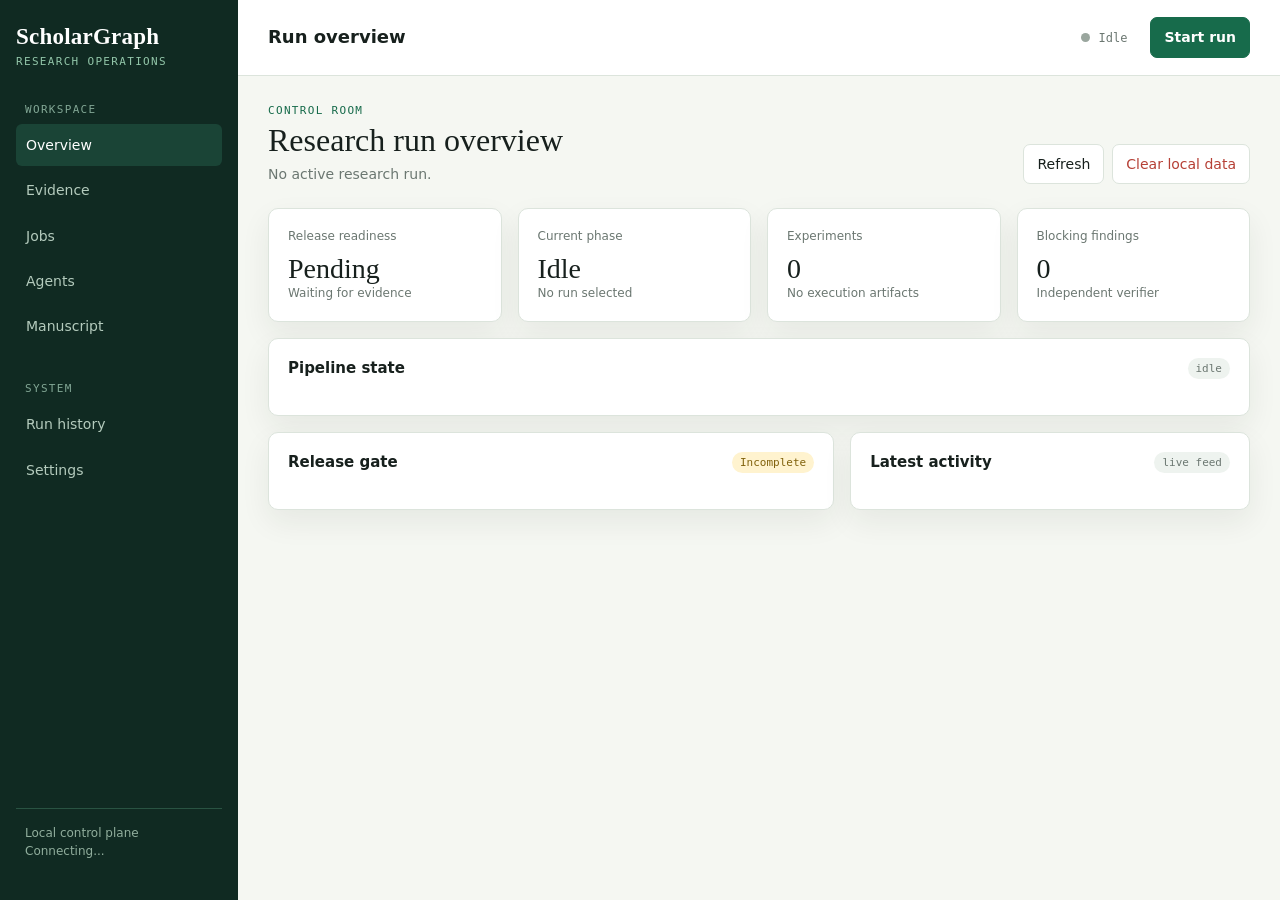
==== web/static/admin.html @ 92df01a2 "V3" ====
<!doctype html>
<html lang="en">
<head>
<meta charset="utf-8">
<meta name="viewport" content="width=device-width, initial-scale=1">
<title>ScholarGraph / Operations</title>
<style>
:root{--ink:#17201d;--muted:#6b7771;--paper:#f5f7f2;--panel:#fff;--line:#dce4dc;--green:#176b4b;--mint:#dff1e7;--yellow:#f4c95d;--red:#b64036;--blue:#2d6b84;--shadow:0 12px 30px rgba(25,44,34,.07)}
*{box-sizing:border-box}body{margin:0;background:var(--paper);color:var(--ink);font:14px/1.45 ui-sans-serif,system-ui,-apple-system,"Segoe UI",sans-serif}button,input,select{font:inherit}button{border:1px solid var(--line);background:var(--panel);color:var(--ink);border-radius:7px;padding:9px 13px;cursor:pointer}button:hover{border-color:var(--green)}button.primary{background:var(--green);border-color:var(--green);color:#fff;font-weight:700}button.danger{color:var(--red)}button:disabled{opacity:.45;cursor:not-allowed}.shell{display:grid;grid-template-columns:238px minmax(0,1fr);min-height:100vh}.rail{background:#102a22;color:#d9e8df;padding:24px 16px;display:flex;flex-direction:column}.mark{font:700 23px Georgia,serif;color:#fff;letter-spacing:.01em}.mark span{display:block;color:#92c6a9;font:11px ui-monospace,monospace;letter-spacing:.12em;text-transform:uppercase;margin-top:5px}.rail-label{margin:35px 9px 8px;color:#82a795;font:11px ui-monospace,monospace;text-transform:uppercase;letter-spacing:.12em}.nav{display:flex;flex-direction:column;gap:3px}.nav button{background:transparent;border:0;color:#b4cbbd;text-align:left;border-radius:6px;padding:11px 10px}.nav button.active,.nav button:hover{background:#1a4436;color:#fff}.rail-foot{margin-top:auto;border-top:1px solid #295342;padding:16px 9px;color:#91ae9d;font-size:12px}.main{min-width:0}.topbar{height:76px;background:var(--panel);border-bottom:1px solid var(--line);display:flex;align-items:center;gap:14px;padding:0 30px}.topbar h1{font-size:18px;margin:0}.run-state{margin-left:auto;display:flex;align-items:center;gap:9px;color:var(--muted);font:12px ui-monospace,monospace}.pulse{width:9px;height:9px;background:#9aa69e;border-radius:50%}.pulse.live{background:var(--yellow);box-shadow:0 0 0 5px #fff5cf}.pulse.bad{background:var(--red)}.content{padding:28px 30px 44px;max-width:1500px}.view{display:none}.view.active{display:block}.eyebrow{color:var(--green);font:11px ui-monospace,monospace;letter-spacing:.12em;text-transform:uppercase}.title-row{display:flex;align-items:end;justify-content:space-between;gap:20px;margin-bottom:24px}.title-row h2{font:32px Georgia,serif;margin:5px 0 0}.sub{color:var(--muted);margin:5px 0 0}.actions{display:flex;gap:8px;flex-wrap:wrap}.grid{display:grid;grid-template-columns:repeat(12,1fr);gap:16px}.card{background:var(--panel);border:1px solid var(--line);border-radius:10px;box-shadow:var(--shadow);padding:19px}.span-3{grid-column:span 3}.span-4{grid-column:span 4}.span-5{grid-column:span 5}.span-6{grid-column:span 6}.span-7{grid-column:span 7}.span-8{grid-column:span 8}.span-12{grid-column:span 12}.metric-label{color:var(--muted);font-size:12px}.metric-value{font:28px Georgia,serif;margin-top:7px}.metric-value.good{color:var(--green)}.metric-value.warn{color:#9c7512}.metric-value.bad{color:var(--red)}.card-head{display:flex;justify-content:space-between;align-items:center;margin-bottom:16px}.card-head h3{font-size:15px;margin:0}.tag{display:inline-flex;align-items:center;border-radius:99px;padding:4px 8px;font:11px ui-monospace,monospace;background:#eef3ef;color:var(--muted)}.tag.good{background:var(--mint);color:var(--green)}.tag.bad{background:#fae5e2;color:var(--red)}.tag.warn{background:#fff3cf;color:#80610b}.phase-list{display:grid;grid-template-columns:repeat(5,1fr);gap:7px}.phase{border-top:3px solid var(--line);padding:10px 4px;color:var(--muted);font-size:12px}.phase.active{border-color:var(--green);color:var(--ink);font-weight:700}.phase.done{border-color:#83bca0;color:var(--green)}.row{display:flex;align-items:center;justify-content:space-between;gap:12px;border-top:1px solid var(--line);padding:12px 0}.row:first-child{border-top:0;padding-top:0}.row:last-child{padding-bottom:0}.row strong{display:block;font-size:13px}.row small{display:block;color:var(--muted);margin-top:3px}.bar{height:7px;background:#e8eee9;border-radius:6px;overflow:hidden;margin-top:8px}.bar i{display:block;height:100%;background:var(--green)}.empty{color:var(--muted);padding:12px 0}.mono{font:12px/1.6 ui-monospace,SFMono-Regular,Consolas,monospace}.scroll{max-height:330px;overflow:auto}.finding{border-left:3px solid var(--red);background:#fff5f3;padding:11px 12px;margin:8px 0}.finding strong{color:var(--red)}.finding.ok{border-color:var(--green);background:#f1faf4}.finding.ok strong{color:var(--green)}.lineage{display:flex;align-items:center;gap:7px;flex-wrap:wrap}.lineage b{background:#eef4ef;border:1px solid var(--line);padding:8px 10px;border-radius:6px;font-size:12px}.lineage span{color:var(--muted)}table{width:100%;border-collapse:collapse;font-size:12px}th,td{text-align:left;border-bottom:1px solid var(--line);padding:10px 6px;vertical-align:top}th{color:var(--muted);font-weight:500}.form-grid{display:grid;grid-template-columns:repeat(2,1fr);gap:14px}label{display:block;color:var(--muted);font-size:12px;margin-bottom:5px}input,select{width:100%;background:#fbfcfa;border:1px solid var(--line);border-radius:6px;padding:9px;color:var(--ink)}.note{color:var(--muted);font-size:12px}.agent{border-top:1px solid var(--line);padding:14px 0}.agent:first-child{border-top:0;padding-top:0}.cap-list{display:flex;gap:5px;flex-wrap:wrap;margin-top:8px}.cap{background:#eef5f0;color:var(--green);padding:4px 7px;border-radius:4px;font:11px ui-monospace,monospace}.cap.blocked{background:#faeeee;color:var(--red)}.event{border-bottom:1px solid var(--line);padding:9px 0}.event:last-child{border:0}.event time{color:var(--muted);margin-right:8px}.paper{background:#fffdf8;border:1px solid #e8e1d2;padding:28px;min-height:350px;font:16px/1.75 Georgia,serif}.paper h3{font-size:20px;margin:20px 0 8px}.paper h3:first-child{margin-top:0}@media(max-width:1100px){.shell{grid-template-columns:190px 1fr}.span-3,.span-4,.span-5,.span-6,.span-7,.span-8{grid-column:span 6}}@media(max-width:760px){.shell{display:block}.rail{padding:15px;position:sticky;top:0;z-index:2}.rail-foot,.rail-label{display:none}.nav{flex-direction:row;overflow:auto}.nav button{white-space:nowrap}.topbar{padding:0 16px;height:65px}.topbar h1{font-size:15px}.content{padding:20px 15px}.title-row{display:block}.actions{margin-top:15px}.grid{display:block}.card{margin-bottom:14px}.phase-list{grid-template-columns:repeat(2,1fr)}.form-grid{display:block}.form-grid>div{margin-bottom:12px}}
</style>
</head>
<body>
<div class="shell">
<aside class="rail"><div class="mark">ScholarGraph<span>research operations</span></div><div class="rail-label">Workspace</div><nav class="nav"><button class="active" data-view="overview">Overview</button><button data-view="evidence">Evidence</button><button data-view="jobs">Jobs</button><button data-view="agents">Agents</button><button data-view="paper">Manuscript</button></nav><div class="rail-label">System</div><nav class="nav"><button data-view="runs">Run history</button><button data-view="settings">Settings</button></nav><div class="rail-foot">Local control plane<br><span id="dbPath">Connecting...</span></div></aside>
<main class="main"><header class="topbar"><h1 id="viewTitle">Run overview</h1><div class="run-state"><i id="pulse" class="pulse"></i><span id="runStatus">Idle</span><span id="runId"></span></div><button class="primary" id="startButton">Start run</button></header>
<div class="content">
<section id="overview" class="view active"><div class="title-row"><div><div class="eyebrow">Control room</div><h2>Research run overview</h2><p class="sub" id="topicLine">No active research run.</p></div><div class="actions"><button id="refreshButton">Refresh</button><button class="danger" id="clearButton">Clear local data</button></div></div><div class="grid"><article class="card span-3"><div class="metric-label">Release readiness</div><div id="readiness" class="metric-value">Pending</div><div class="note" id="readinessNote">Waiting for evidence</div></article><article class="card span-3"><div class="metric-label">Current phase</div><div id="phaseMetric" class="metric-value">Idle</div><div class="note" id="phaseNote">No run selected</div></article><article class="card span-3"><div class="metric-label">Experiments</div><div id="experimentMetric" class="metric-value">0</div><div class="note" id="experimentNote">No execution artifacts</div></article><article class="card span-3"><div class="metric-label">Blocking findings</div><div id="findingMetric" class="metric-value">0</div><div class="note">Independent verifier</div></article><article class="card span-12"><div class="card-head"><h3>Pipeline state</h3><span id="phaseTag" class="tag">idle</span></div><div id="phaseList" class="phase-list"></div></article><article class="card span-7"><div class="card-head"><h3>Release gate</h3><span id="gateTag" class="tag warn">Incomplete</span></div><div id="gateRows"></div></article><article class="card span-5"><div class="card-head"><h3>Latest activity</h3><span class="tag">live feed</span></div><div id="activity" class="scroll"></div></article></div></section>
<section id="evidence" class="view"><div class="title-row"><div><div class="eyebrow">Provenance</div><h2>Evidence and lineage</h2><p class="sub">Every conclusion should point back to immutable inputs.</p></div></div><div class="grid"><article class="card span-8"><div class="card-head"><h3>Claim lineage</h3><span class="tag">run scoped</span></div><div class="lineage"><b>Hypothesis</b><span>-></span><b>Dataset</b><span>-></span><b>Code</b><span>-></span><b>Execution</b><span>-></span><b>Analysis</b><span>-></span><b>Verification</b></div><div id="artifactTable" style="margin-top:18px"></div></article><article class="card span-4"><div class="card-head"><h3>Verification findings</h3><span id="findingTag" class="tag">0</span></div><div id="findings"></div></article><article class="card span-12"><div class="card-head"><h3>Evidence trace</h3><span class="tag">durable ledger</span></div><div id="claims"></div></article></div></section>
<section id="jobs" class="view"><div class="title-row"><div><div class="eyebrow">Execution</div><h2>Jobs and experiments</h2><p class="sub">Replayable runs, seeds, metrics, and raw result locations.</p></div></div><div id="jobsGrid" class="grid"></div></section>
<section id="agents" class="view"><div class="title-row"><div><div class="eyebrow">Permissions</div><h2>Agent registry</h2><p class="sub">Inspect what each role can access and mutate.</p></div></div><div id="agentGrid" class="grid"></div></section>
<section id="paper" class="view"><div class="title-row"><div><div class="eyebrow">Output</div><h2>Manuscript workspace</h2><p class="sub">Writing is downstream of evidence, not a substitute for it.</p></div></div><div id="paperContent" class="paper"></div></section>
<section id="runs" class="view"><div class="title-row"><div><div class="eyebrow">History</div><h2>Run history</h2><p class="sub">Durable runs stored in the research ledger.</p></div></div><article class="card"><div id="runTable"></div></article></section>
<section id="settings" class="view"><div class="title-row"><div><div class="eyebrow">Runtime</div><h2>System settings</h2><p class="sub">All runtime fields are editable. Saving updates the live process, local keys store, and project .env.</p></div></div><div id="settingsTabs" class="actions"></div><article class="card"><div id="settingsForm" class="form-grid"></div><div class="actions" style="margin-top:18px"><button class="primary" id="saveSettings">Save settings</button><button id="testProvider">Test provider</button><span id="providerStatus" class="tag">Not tested</span></div><p class="note" id="settingsNote"></p></article></section>
</div></main></div>
<script>
const $=id=>document.getElementById(id);const esc=s=>String(s??'').replace(/[&<>"']/g,c=>({'&':'&amp;','<':'&lt;','>':'&gt;','"':'&quot;',"'":'&#39;'}[c]));const api=async(path,opts)=>{const r=await fetch(path,opts);const data=await r.json().catch(()=>({}));if(!r.ok)throw Error(data.detail||r.statusText);return data};let dashboard={},status={},scratch={},selectedRunId=null;
const phases=['topic_discovery','hypothesis_debate','planning','data_validation','writing_narrative','engineering','independent_validation','writing_results','supervision','meta_evaluation','editing'];
const settingDefs=[
 ['llm_provider','LLM provider','provider','LLM'],['gemini_model','Gemini model','text','LLM'],['gemini_embedding_model','Gemini embedding model','text','LLM'],['openai_model','OpenAI model','text','LLM'],['openai_embedding_model','OpenAI embedding model','text','LLM'],['openai_base_url','OpenAI-compatible base URL','text','LLM'],['llm_model_cheap','Cheap model override','text','LLM'],['llm_model_strong','Strong model override','text','LLM'],['llm_model_judge','Judge model override','text','LLM'],['ensemble_judge_models','Ensemble judge models','text','LLM'],
 ['research_domain','Research domain','text','Research'],['openalex_email','OpenAlex contact email','email','Research'],['supervisor_threshold','Supervisor threshold','number','Research'],['debate_pass_threshold','Debate pass threshold','number','Research'],['debate_min_rounds','Debate minimum rounds','number','Research'],['debate_max_rounds','Debate maximum rounds','number','Research'],['novelty_similarity_reject','Novelty rejection threshold','number','Research'],['experiment_seeds','Experiment seeds','number','Research'],['experiment_branch_count','Experiment branch count','number','Research'],['max_iterations','Maximum iterations','number','Research'],
 ['debug_mode','Debug mode','checkbox','Runtime'],['log_level','Log level','text','Runtime'],['memory_size','Memory size','number','Runtime'],['sandbox_timeout_sec','Sandbox timeout (seconds)','number','Runtime'],['sandbox_max_output_bytes','Sandbox max output bytes','number','Runtime'],['web_host','Web host','text','Runtime'],['web_port','Web port','number','Runtime'],
 ['vector_db_path','Vector database path','text','Storage'],['cross_run_memory_path','Cross-run memory path','text','Storage'],['run_log_path','Run scratchpad path','text','Storage'],['run_events_path','Run events path','text','Storage'],['elo_ratings_path','Elo ratings path','text','Storage'],['checkpoint_path','Checkpoint path','text','Storage'],['research_db_path','Research ledger path','text','Storage'],['output_dir','Output directory','text','Storage'],['draft_versions_dir','Draft versions directory','text','Storage'],['debate_log_path','Debate log path','text','Storage'],['feedback_log_path','Feedback log path','text','Storage'],['raw_results_dir','Raw results directory','text','Storage'],['companion_repo_dir','Companion repo directory','text','Storage'],['keys_store_path','Keys store path','text','Storage'],
 ['GOOGLE_API_KEY','Google API key','password','Credentials'],['OPENAI_API_KEY','OpenAI API key','password','Credentials'],['SEMANTIC_SCHOLAR_API_KEY','Semantic Scholar API key','password','Credentials'],['SCITE_API_KEY','SCITE API key','password','Credentials']
];
let activeSettingsGroup='LLM';
function renderSettingsForm(values={},keys={}){const groups=[...new Set(settingDefs.map(x=>x[3]))];$('settingsTabs').innerHTML=groups.map(g=>`<button class="${g===activeSettingsGroup?'primary':''}" data-settings-group="${g}">${g}</button>`).join('');document.querySelectorAll('[data-settings-group]').forEach(b=>b.onclick=()=>{activeSettingsGroup=b.dataset.settingsGroup;renderSettingsForm(values,keys)});$('settingsForm').innerHTML=settingDefs.map(([id,label,type,group])=>{const raw=id===id.toUpperCase()?keys[id]:values[id];const value=raw==null?'':raw;return `<div data-settings-field="${group}" style="display:${group===activeSettingsGroup?'block':'none'}"><label for="setting_${id}">${label}</label>${type==='provider'?`<select id="setting_${id}"><option value="gemini">Gemini</option><option value="openai">OpenAI</option><option value="openai_compatible">OpenAI-compatible</option></select>`:type==='checkbox'?`<input id="setting_${id}" type="checkbox" ${value?'checked':''}>`:`<input id="setting_${id}" type="${type}" value="${esc(value)}" autocomplete="off">`}</div>`}).join('');settingDefs.forEach(([id,,,])=>{const el=$(`setting_${id}`);if(el&&id==='llm_provider')el.value=values[id]||'gemini'})}
function settingValue(id){const el=$(`setting_${id}`);return el?.type==='checkbox'?el.checked:el?.value||''}
async function loadSettings(){const[c,k]=await Promise.all([api('/api/config'),api('/api/keys')]);renderSettingsForm(c,k.keys||{});window.settingsValues=c;window.settingsKeys=k.keys||{}}
function showView(name){document.querySelectorAll('.view').forEach(x=>x.classList.toggle('active',x.id===name));document.querySelectorAll('.nav button').forEach(x=>x.classList.toggle('active',x.dataset.view===name));$('viewTitle').textContent={overview:'Run overview',evidence:'Evidence and lineage',jobs:'Jobs and experiments',agents:'Agent registry',paper:'Manuscript workspace',runs:'Run history',settings:'System settings'}[name]||name}
document.querySelectorAll('.nav button').forEach(b=>b.onclick=()=>showView(b.dataset.view));
function renderOverview(){const w=dashboard.workspace||{}, findings=w.verification_findings||[];const blocking=findings.filter(x=>x.blocking);const ready=!blocking.length&&w.reproducibility?.passed&&Object.keys(w.engineer_outputs||{}).length>0;$('readiness').textContent=ready?'Ready':'Blocked';$('readiness').className='metric-value '+(ready?'good':'bad');$('readinessNote').textContent=ready?'Evidence gate passed':'Verification or reproducibility incomplete';$('phaseMetric').textContent=(dashboard.phase||'idle').replaceAll('_',' ');$('phaseNote').textContent=dashboard.status||'idle';$('experimentMetric').textContent=Object.keys(w.execution_artifacts||{}).length||Object.keys(w.engineer_outputs||{}).length;$('experimentNote').textContent=Object.keys(w.execution_artifacts||{}).length?'Independent artifacts recorded':'Awaiting execution';$('findingMetric').textContent=blocking.length;$('findingMetric').className='metric-value '+(blocking.length?'bad':'good');$('topicLine').textContent=w.plan?.title||w.paper?.topic?.title||'No active research run';$('runStatus').textContent=status.running?'Running':status.error?'Error':dashboard.status||'Idle';$('runId').textContent=dashboard.run_id?'#'+dashboard.run_id:'';$('pulse').className='pulse '+(status.running?'live':status.error?'bad':'');$('phaseTag').textContent=(dashboard.phase||'idle').replaceAll('_',' ');const at=phases.indexOf(dashboard.phase);$('phaseList').innerHTML=phases.map((p,i)=>`<div class="phase ${p===dashboard.phase?'active':i<at?'done':''}">${p.replaceAll('_',' ')}</div>`).join('');const checks=[['Plan exists',!!w.plan],['Data validated',w.data_validation?.passed!==false],['Execution artifacts',Object.keys(w.execution_artifacts||{}).length>0],['Independent analysis',Object.keys(w.analysis_reports||{}).length>0],['No blocking findings',!blocking.length],['Reproducibility dossier',!!w.reproducibility?.passed]];$('gateRows').innerHTML=checks.map(([label,ok])=>`<div class="row"><div><strong>${esc(label)}</strong><small>${ok?'Requirement satisfied':'Evidence still required'}</small></div><span class="tag ${ok?'good':'bad'}">${ok?'PASS':'BLOCKED'}</span></div>`).join('');$('gateTag').textContent=ready?'Ready for editing':'Incomplete';$('gateTag').className='tag '+(ready?'good':'warn');const ev=(dashboard.events_tail||[]).slice().reverse();$('activity').innerHTML=ev.length?ev.map(e=>`<div class="event"><time>${esc((e.ts||'').slice(11,19))}</time><strong>${esc(e.agent||'system')}</strong><br><span class="mono">${esc(e.type)} ${JSON.stringify(e.data||{}).slice(0,180)}</span></div>`).join(''):'<div class="empty">No activity yet.</div>'}
function renderEvidence(){const w=dashboard.workspace||{},a=w.data_artifacts||{},e=w.execution_artifacts||{};$('findingTag').textContent=(w.verification_findings||[]).length;$('findings').innerHTML=(w.verification_findings||[]).map(f=>`<div class="finding ${f.blocking?'':'ok'}"><strong>${esc(f.check||'finding')}</strong><br>${esc(f.message)}</div>`).join('')||'<div class="finding ok"><strong>No findings</strong><br>Independent verifier has no blockers.</div>';$('artifactTable').innerHTML=`<table><thead><tr><th>Artifact</th><th>Status</th><th>Hash</th><th>Location</th></tr></thead><tbody>${Object.entries(a).map(([n,x])=>`<tr><td>Dataset<br><strong>${esc(n)}</strong></td><td>${esc(x.validation?.passed?'validated':'needs review')}</td><td class="mono">${esc(x.content_hash||'')}</td><td class="mono">${esc(x.location||'')}</td></tr>`).join('')}${Object.entries(e).map(([n,x])=>`<tr><td>Execution<br><strong>${esc(n)}</strong></td><td>${esc(x.status)}</td><td class="mono">${esc(x.content_hash||'')}</td><td class="mono">${esc(x.raw_results_path||'')}</td></tr>`).join('')}</tbody></table>`||'<div class="empty">No artifacts recorded.</div>';$('claims').innerHTML=(dashboard.evidence_trace||[]).map(c=>`<div class="row"><div><strong>${esc(c.claim)}</strong><small>${esc(c.section)} · ${esc(c.type)}</small></div><span class="tag ${c.status==='verified'?'good':'bad'}">${esc(c.status)}</span></div>`).join('')||'<div class="empty">No claim records yet.</div>'}
function renderJobs(){const e=(dashboard.workspace||{}).execution_artifacts||{},r=(dashboard.workspace||{}).analysis_reports||{};$('jobsGrid').innerHTML=Object.entries(e).map(([n,x])=>{const metrics=x.seed_results?.aggregate_metrics||{};return `<article class="card span-6"><div class="card-head"><h3>${esc(n)}</h3><span class="tag ${x.status==='completed'?'good':'bad'}">${esc(x.status)}</span></div><div class="mono">Seeds: ${esc((x.environment?.seeds||[]).join(', '))}</div>${Object.entries(metrics).map(([k,v])=>`<div class="row"><div><strong>${esc(k)}</strong><small>mean ${esc(v.mean)} · std ${esc(v.std)} · n ${esc(v.n)}</small></div><span class="tag">raw</span></div>`).join('')}<p class="note mono">${esc(x.raw_results_path||'')}</p></article>`}).join('')||'<article class="card span-12"><div class="empty">No execution jobs yet.</div></article>'}
function renderAgents(){const c=dashboard.capabilities||{};$('agentGrid').innerHTML=Object.entries(c).map(([name,m])=>`<article class="card span-6 agent"><div class="card-head"><h3>${esc(name)}</h3><span class="tag">${esc(m.role)}</span></div><div class="metric-label">Allowed capabilities</div><div class="cap-list">${(m.allowed_capabilities||[]).map(x=>`<span class="cap">${esc(x)}</span>`).join('')}</div><div class="metric-label" style="margin-top:14px">Forbidden capabilities</div><div class="cap-list">${(m.forbidden_capabilities||[]).map(x=>`<span class="cap blocked">${esc(x)}</span>`).join('')}</div></article>`).join('')||'<div class="empty">No manifests available.</div>'}
function renderPaper(){const s=(dashboard.workspace||{}).draft_sections||{};$('paperContent').innerHTML=Object.entries(s).map(([n,c])=>`<h3>${esc(n)}</h3><div>${esc(c).replaceAll('\n','<br>')}</div>`).join('')||'<div class="empty">The manuscript will appear after verified evidence is available.</div>'}
async function renderRuns(){const data=await api('/api/runs');$('runTable').innerHTML=`<table><thead><tr><th>Run</th><th>Status</th><th>Phase</th><th>Started</th><th></th></tr></thead><tbody>${(data.runs||[]).map(r=>`<tr><td class="mono">${esc(r.run_id)}</td><td>${esc(r.status)}</td><td>${esc(r.phase||'')}</td><td>${esc(r.started_at||'')}</td><td><button data-select-run="${esc(r.run_id)}">Select</button> <button class="danger" data-delete-run="${esc(r.run_id)}">Delete</button></td></tr>`).join('')}</tbody></table>`;document.querySelectorAll('[data-select-run]').forEach(button=>button.onclick=async()=>{selectedRunId=button.dataset.selectRun;await refresh();showView('overview')});document.querySelectorAll('[data-delete-run]').forEach(button=>button.onclick=async()=>{if(!confirm(`Delete run ${button.dataset.deleteRun}?`))return;try{await api(`/api/runs/${encodeURIComponent(button.dataset.deleteRun)}`,{method:'DELETE'});if(selectedRunId===button.dataset.deleteRun)selectedRunId=null;await refresh();await renderRuns()}catch(e){$('settingsNote').textContent=e.message}})}
function render(){renderOverview();renderEvidence();renderJobs();renderAgents();renderPaper();$('dbPath').textContent=dashboard.config?.research_db_path||'local ledger'}
async function refresh(){try{const query=selectedRunId?`?run_id=${encodeURIComponent(selectedRunId)}`:'';[dashboard,status,scratch]=await Promise.all([api(`/api/dashboard${query}`),api('/api/run/status'),api(`/api/scratchpad?limit=30${selectedRunId?`&run_id=${encodeURIComponent(selectedRunId)}`:''}`)]);render();if(document.getElementById('runs').classList.contains('active'))renderRuns()}catch(e){$('settingsNote').textContent=e.message}}
$('refreshButton').onclick=refresh;$('startButton').onclick=async()=>{try{await api('/api/run',{method:'POST',headers:{'Content-Type':'application/json'},body:JSON.stringify({domain:settingValue('research_domain')||null,provider:settingValue('llm_provider')})});refresh()}catch(e){alert(e.message)}};$('clearButton').onclick=async()=>{if(confirm('Clear all local run data and memory?')){try{await api('/api/data/clear',{method:'POST'});selectedRunId=null;refresh()}catch(e){$('settingsNote').textContent=e.message}}};$('saveSettings').onclick=async()=>{try{const keys={};settingDefs.forEach(([id,,,])=>{const value=settingValue(id);if(value!==''&&value!==false)keys[id===id.toUpperCase()?id:id.replace(/[a-z]/g,c=>c.toUpperCase())]=value});await api('/api/keys',{method:'POST',headers:{'Content-Type':'application/json'},body:JSON.stringify({keys})});await loadSettings();$('settingsNote').textContent='All settings saved to live runtime, keys.json, and .env.'}catch(e){$('settingsNote').textContent=e.message}};$('testProvider').onclick=async()=>{try{const r=await api('/api/keys/test',{method:'POST'});$('settingsNote').textContent='Provider response: '+r.response}catch(e){$('settingsNote').textContent=e.message}};document.querySelector('[data-view="runs"]').onclick=()=>{showView('runs');renderRuns()};document.querySelector('[data-view="settings"]').onclick=()=>{showView('settings');loadSettings()};
(async()=>{try{await loadSettings()}catch(e){$('settingsNote').textContent=e.message}await refresh()})();setInterval(refresh,3000);
async function saveSettingsForm(){const keys={};settingDefs.forEach(([id,,,])=>{const value=settingValue(id);if(value!==''&&value!==undefined)keys[id.toUpperCase()]=value});const result=await api('/api/keys',{method:'POST',headers:{'Content-Type':'application/json'},body:JSON.stringify({keys})});await loadSettings();$('providerStatus').className='tag good';$('providerStatus').textContent='Saved OK';$('settingsNote').textContent=`Saved ${result.saved.length} settings. Live runtime, keys.json, and .env are updated.`;return result}
$('saveSettings').onclick=async()=>{try{await saveSettingsForm()}catch(e){$('providerStatus').className='tag bad';$('providerStatus').textContent='Save failed';$('settingsNote').textContent=e.message}}
$('testProvider').onclick=async()=>{try{$('providerStatus').className='tag warn';$('providerStatus').textContent='Testing...';await saveSettingsForm();const result=await api('/api/keys/test',{method:'POST'});$('providerStatus').className='tag good';$('providerStatus').textContent='OK';$('settingsNote').textContent=`LLM connection OK: ${result.response||'OK'} · provider=${result.provider||settingValue('llm_provider')}`;window.lastLlmTest=result}catch(e){$('providerStatus').className='tag bad';$('providerStatus').textContent='Failed';$('settingsNote').textContent=`LLM connection failed: ${e.message}`}}
</script>
</body></html>
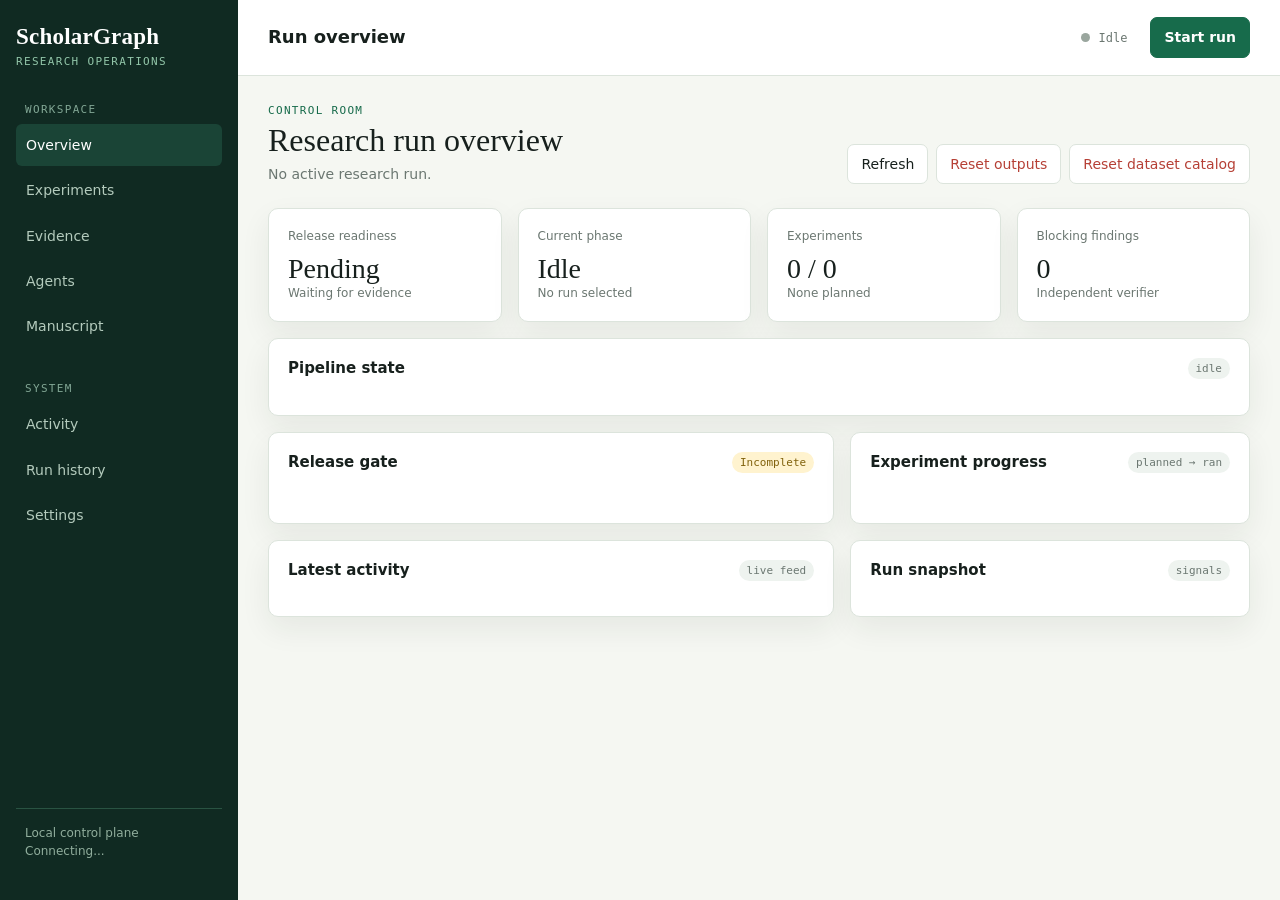
==== commit 0cda8cef: "v3.7" ====
--- a/web/static/admin.html
+++ b/web/static/admin.html
@@ -6,25 +6,277 @@
 <title>ScholarGraph / Operations</title>
 <style>
 :root{--ink:#17201d;--muted:#6b7771;--paper:#f5f7f2;--panel:#fff;--line:#dce4dc;--green:#176b4b;--mint:#dff1e7;--yellow:#f4c95d;--red:#b64036;--blue:#2d6b84;--shadow:0 12px 30px rgba(25,44,34,.07)}
-*{box-sizing:border-box}body{margin:0;background:var(--paper);color:var(--ink);font:14px/1.45 ui-sans-serif,system-ui,-apple-system,"Segoe UI",sans-serif}button,input,select{font:inherit}button{border:1px solid var(--line);background:var(--panel);color:var(--ink);border-radius:7px;padding:9px 13px;cursor:pointer}button:hover{border-color:var(--green)}button.primary{background:var(--green);border-color:var(--green);color:#fff;font-weight:700}button.danger{color:var(--red)}button:disabled{opacity:.45;cursor:not-allowed}.shell{display:grid;grid-template-columns:238px minmax(0,1fr);min-height:100vh}.rail{background:#102a22;color:#d9e8df;padding:24px 16px;display:flex;flex-direction:column}.mark{font:700 23px Georgia,serif;color:#fff;letter-spacing:.01em}.mark span{display:block;color:#92c6a9;font:11px ui-monospace,monospace;letter-spacing:.12em;text-transform:uppercase;margin-top:5px}.rail-label{margin:35px 9px 8px;color:#82a795;font:11px ui-monospace,monospace;text-transform:uppercase;letter-spacing:.12em}.nav{display:flex;flex-direction:column;gap:3px}.nav button{background:transparent;border:0;color:#b4cbbd;text-align:left;border-radius:6px;padding:11px 10px}.nav button.active,.nav button:hover{background:#1a4436;color:#fff}.rail-foot{margin-top:auto;border-top:1px solid #295342;padding:16px 9px;color:#91ae9d;font-size:12px}.main{min-width:0}.topbar{height:76px;background:var(--panel);border-bottom:1px solid var(--line);display:flex;align-items:center;gap:14px;padding:0 30px}.topbar h1{font-size:18px;margin:0}.run-state{margin-left:auto;display:flex;align-items:center;gap:9px;color:var(--muted);font:12px ui-monospace,monospace}.pulse{width:9px;height:9px;background:#9aa69e;border-radius:50%}.pulse.live{background:var(--yellow);box-shadow:0 0 0 5px #fff5cf}.pulse.bad{background:var(--red)}.content{padding:28px 30px 44px;max-width:1500px}.view{display:none}.view.active{display:block}.eyebrow{color:var(--green);font:11px ui-monospace,monospace;letter-spacing:.12em;text-transform:uppercase}.title-row{display:flex;align-items:end;justify-content:space-between;gap:20px;margin-bottom:24px}.title-row h2{font:32px Georgia,serif;margin:5px 0 0}.sub{color:var(--muted);margin:5px 0 0}.actions{display:flex;gap:8px;flex-wrap:wrap}.grid{display:grid;grid-template-columns:repeat(12,1fr);gap:16px}.card{background:var(--panel);border:1px solid var(--line);border-radius:10px;box-shadow:var(--shadow);padding:19px}.span-3{grid-column:span 3}.span-4{grid-column:span 4}.span-5{grid-column:span 5}.span-6{grid-column:span 6}.span-7{grid-column:span 7}.span-8{grid-column:span 8}.span-12{grid-column:span 12}.metric-label{color:var(--muted);font-size:12px}.metric-value{font:28px Georgia,serif;margin-top:7px}.metric-value.good{color:var(--green)}.metric-value.warn{color:#9c7512}.metric-value.bad{color:var(--red)}.card-head{display:flex;justify-content:space-between;align-items:center;margin-bottom:16px}.card-head h3{font-size:15px;margin:0}.tag{display:inline-flex;align-items:center;border-radius:99px;padding:4px 8px;font:11px ui-monospace,monospace;background:#eef3ef;color:var(--muted)}.tag.good{background:var(--mint);color:var(--green)}.tag.bad{background:#fae5e2;color:var(--red)}.tag.warn{background:#fff3cf;color:#80610b}.phase-list{display:grid;grid-template-columns:repeat(5,1fr);gap:7px}.phase{border-top:3px solid var(--line);padding:10px 4px;color:var(--muted);font-size:12px}.phase.active{border-color:var(--green);color:var(--ink);font-weight:700}.phase.done{border-color:#83bca0;color:var(--green)}.row{display:flex;align-items:center;justify-content:space-between;gap:12px;border-top:1px solid var(--line);padding:12px 0}.row:first-child{border-top:0;padding-top:0}.row:last-child{padding-bottom:0}.row strong{display:block;font-size:13px}.row small{display:block;color:var(--muted);margin-top:3px}.bar{height:7px;background:#e8eee9;border-radius:6px;overflow:hidden;margin-top:8px}.bar i{display:block;height:100%;background:var(--green)}.empty{color:var(--muted);padding:12px 0}.mono{font:12px/1.6 ui-monospace,SFMono-Regular,Consolas,monospace}.scroll{max-height:330px;overflow:auto}.finding{border-left:3px solid var(--red);background:#fff5f3;padding:11px 12px;margin:8px 0}.finding strong{color:var(--red)}.finding.ok{border-color:var(--green);background:#f1faf4}.finding.ok strong{color:var(--green)}.lineage{display:flex;align-items:center;gap:7px;flex-wrap:wrap}.lineage b{background:#eef4ef;border:1px solid var(--line);padding:8px 10px;border-radius:6px;font-size:12px}.lineage span{color:var(--muted)}table{width:100%;border-collapse:collapse;font-size:12px}th,td{text-align:left;border-bottom:1px solid var(--line);padding:10px 6px;vertical-align:top}th{color:var(--muted);font-weight:500}.form-grid{display:grid;grid-template-columns:repeat(2,1fr);gap:14px}label{display:block;color:var(--muted);font-size:12px;margin-bottom:5px}input,select{width:100%;background:#fbfcfa;border:1px solid var(--line);border-radius:6px;padding:9px;color:var(--ink)}.note{color:var(--muted);font-size:12px}.agent{border-top:1px solid var(--line);padding:14px 0}.agent:first-child{border-top:0;padding-top:0}.cap-list{display:flex;gap:5px;flex-wrap:wrap;margin-top:8px}.cap{background:#eef5f0;color:var(--green);padding:4px 7px;border-radius:4px;font:11px ui-monospace,monospace}.cap.blocked{background:#faeeee;color:var(--red)}.event{border-bottom:1px solid var(--line);padding:9px 0}.event:last-child{border:0}.event time{color:var(--muted);margin-right:8px}.paper{background:#fffdf8;border:1px solid #e8e1d2;padding:28px;min-height:350px;font:16px/1.75 Georgia,serif}.paper h3{font-size:20px;margin:20px 0 8px}.paper h3:first-child{margin-top:0}@media(max-width:1100px){.shell{grid-template-columns:190px 1fr}.span-3,.span-4,.span-5,.span-6,.span-7,.span-8{grid-column:span 6}}@media(max-width:760px){.shell{display:block}.rail{padding:15px;position:sticky;top:0;z-index:2}.rail-foot,.rail-label{display:none}.nav{flex-direction:row;overflow:auto}.nav button{white-space:nowrap}.topbar{padding:0 16px;height:65px}.topbar h1{font-size:15px}.content{padding:20px 15px}.title-row{display:block}.actions{margin-top:15px}.grid{display:block}.card{margin-bottom:14px}.phase-list{grid-template-columns:repeat(2,1fr)}.form-grid{display:block}.form-grid>div{margin-bottom:12px}}
+*{box-sizing:border-box}body{margin:0;background:var(--paper);color:var(--ink);font:14px/1.45 ui-sans-serif,system-ui,-apple-system,"Segoe UI",sans-serif}
+button,input,select{font:inherit}button{border:1px solid var(--line);background:var(--panel);color:var(--ink);border-radius:7px;padding:9px 13px;cursor:pointer}button:hover{border-color:var(--green)}button.primary{background:var(--green);border-color:var(--green);color:#fff;font-weight:700}button.danger{color:var(--red)}button:disabled{opacity:.45;cursor:not-allowed}
+button.ghost{background:transparent;border-color:transparent;color:var(--muted);padding:5px 8px;font:11px ui-monospace,monospace}button.ghost:hover{color:var(--ink);border-color:var(--line);background:var(--panel)}
+button.copy{padding:4px 8px;font:11px ui-monospace,monospace;border-radius:5px;flex-shrink:0}button.copy.copied{border-color:var(--green);color:var(--green);background:var(--mint)}
+.shell{display:grid;grid-template-columns:238px minmax(0,1fr);min-height:100vh}
+.rail{background:#102a22;color:#d9e8df;padding:24px 16px;display:flex;flex-direction:column}
+.mark{font:700 23px Georgia,serif;color:#fff;letter-spacing:.01em}.mark span{display:block;color:#92c6a9;font:11px ui-monospace,monospace;letter-spacing:.12em;text-transform:uppercase;margin-top:5px}
+.rail-label{margin:35px 9px 8px;color:#82a795;font:11px ui-monospace,monospace;text-transform:uppercase;letter-spacing:.12em}
+.nav{display:flex;flex-direction:column;gap:3px}.nav button{background:transparent;border:0;color:#b4cbbd;text-align:left;border-radius:6px;padding:11px 10px}.nav button.active,.nav button:hover{background:#1a4436;color:#fff}
+.rail-foot{margin-top:auto;border-top:1px solid #295342;padding:16px 9px;color:#91ae9d;font-size:12px}
+.main{min-width:0}.topbar{height:76px;background:var(--panel);border-bottom:1px solid var(--line);display:flex;align-items:center;gap:14px;padding:0 30px}.topbar h1{font-size:18px;margin:0}
+.run-state{margin-left:auto;display:flex;align-items:center;gap:9px;color:var(--muted);font:12px ui-monospace,monospace}
+.pulse{width:9px;height:9px;background:#9aa69e;border-radius:50%}.pulse.live{background:var(--yellow);box-shadow:0 0 0 5px #fff5cf}.pulse.bad{background:var(--red)}
+.content{padding:28px 30px 44px;max-width:1500px}.view{display:none}.view.active{display:block}
+.eyebrow{color:var(--green);font:11px ui-monospace,monospace;letter-spacing:.12em;text-transform:uppercase}
+.title-row{display:flex;align-items:end;justify-content:space-between;gap:20px;margin-bottom:24px}.title-row h2{font:32px Georgia,serif;margin:5px 0 0}.sub{color:var(--muted);margin:5px 0 0}
+.actions{display:flex;gap:8px;flex-wrap:wrap;align-items:center}
+.grid{display:grid;grid-template-columns:repeat(12,1fr);gap:16px}
+.card{background:var(--panel);border:1px solid var(--line);border-radius:10px;box-shadow:var(--shadow);padding:19px}
+.span-3{grid-column:span 3}.span-4{grid-column:span 4}.span-5{grid-column:span 5}.span-6{grid-column:span 6}.span-7{grid-column:span 7}.span-8{grid-column:span 8}.span-12{grid-column:span 12}
+.metric-label{color:var(--muted);font-size:12px}.metric-value{font:28px Georgia,serif;margin-top:7px}.metric-value.good{color:var(--green)}.metric-value.warn{color:#9c7512}.metric-value.bad{color:var(--red)}
+.card-head{display:flex;justify-content:space-between;align-items:center;gap:10px;margin-bottom:16px}.card-head h3{font-size:15px;margin:0}
+.tag{display:inline-flex;align-items:center;border-radius:99px;padding:4px 8px;font:11px ui-monospace,monospace;background:#eef3ef;color:var(--muted)}.tag.good{background:var(--mint);color:var(--green)}.tag.bad{background:#fae5e2;color:var(--red)}.tag.warn{background:#fff3cf;color:#80610b}.tag.idle{background:#eef3ef;color:var(--muted)}.tag.live{background:#e8f3f8;color:var(--blue)}
+.phase-list{display:grid;grid-template-columns:repeat(5,1fr);gap:7px}.phase{border-top:3px solid var(--line);padding:10px 4px;color:var(--muted);font-size:12px}.phase.active{border-color:var(--green);color:var(--ink);font-weight:700}.phase.done{border-color:#83bca0;color:var(--green)}
+.row{display:flex;align-items:center;justify-content:space-between;gap:12px;border-top:1px solid var(--line);padding:12px 0}.row:first-child{border-top:0;padding-top:0}.row:last-child{padding-bottom:0}.row strong{display:block;font-size:13px}.row small{display:block;color:var(--muted);margin-top:3px}
+.empty{color:var(--muted);padding:12px 0}.mono{font:12px/1.6 ui-monospace,SFMono-Regular,Consolas,monospace}.scroll{max-height:330px;overflow:auto}.scroll-lg{max-height:480px;overflow:auto}
+.finding{border-left:3px solid var(--red);background:#fff5f3;padding:11px 12px;margin:8px 0}.finding strong{color:var(--red)}.finding.ok{border-color:var(--green);background:#f1faf4}.finding.ok strong{color:var(--green)}
+.lineage{display:flex;align-items:center;gap:7px;flex-wrap:wrap}.lineage b{background:#eef4ef;border:1px solid var(--line);padding:8px 10px;border-radius:6px;font-size:12px}.lineage span{color:var(--muted)}
+table{width:100%;border-collapse:collapse;font-size:12px}th,td{text-align:left;border-bottom:1px solid var(--line);padding:10px 6px;vertical-align:top}th{color:var(--muted);font-weight:500}
+.form-grid{display:grid;grid-template-columns:repeat(2,1fr);gap:14px}label{display:block;color:var(--muted);font-size:12px;margin-bottom:5px}input,select{width:100%;background:#fbfcfa;border:1px solid var(--line);border-radius:6px;padding:9px;color:var(--ink)}
+.note{color:var(--muted);font-size:12px}.agent{border-top:1px solid var(--line);padding:14px 0}.agent:first-child{border-top:0;padding-top:0}
+.cap-list{display:flex;gap:5px;flex-wrap:wrap;margin-top:8px}.cap{background:#eef5f0;color:var(--green);padding:4px 7px;border-radius:4px;font:11px ui-monospace,monospace}.cap.blocked{background:#faeeee;color:var(--red)}
+.event{border-bottom:1px solid var(--line);padding:9px 0}.event:last-child{border:0}.event time{color:var(--muted);margin-right:8px}
+.paper{background:#fffdf8;border:1px solid #e8e1d2;padding:28px;min-height:350px;font:16px/1.75 Georgia,serif}.paper h3{font-size:20px;margin:20px 0 8px;display:flex;align-items:center;justify-content:space-between;gap:10px}.paper h3:first-child{margin-top:0}
+.copy-row{display:flex;align-items:center;gap:8px;min-width:0}.copy-row .mono{overflow:hidden;text-overflow:ellipsis;white-space:nowrap;min-width:0}
+.kv{display:grid;grid-template-columns:120px 1fr auto;gap:8px 10px;align-items:center;font-size:12px;padding:8px 0;border-top:1px solid var(--line)}.kv:first-of-type{border-top:0}.kv .k{color:var(--muted)}.kv .v{min-width:0;overflow:hidden;text-overflow:ellipsis;white-space:nowrap}
+.exp-board{display:grid;gap:10px}.exp-row{display:grid;grid-template-columns:minmax(140px,1.2fr) 110px 110px 110px minmax(160px,1fr);gap:10px;align-items:center;padding:12px 14px;border:1px solid var(--line);border-radius:8px;background:#fbfcfa}.exp-row .name{font-weight:600;font-size:13px}.exp-row .meta{color:var(--muted);font-size:12px;margin-top:3px}.exp-head{display:grid;grid-template-columns:minmax(140px,1.2fr) 110px 110px 110px minmax(160px,1fr);gap:10px;padding:0 14px 6px;color:var(--muted);font:11px ui-monospace,monospace;text-transform:uppercase;letter-spacing:.06em}
+.progress{display:flex;gap:6px;flex-wrap:wrap;margin-top:10px}.chip{border:1px solid var(--line);border-radius:6px;padding:8px 11px;background:#fbfcfa;min-width:88px}.chip .n{font:22px Georgia,serif;display:block}.chip .l{color:var(--muted);font-size:11px;margin-top:2px}
+.split{display:grid;grid-template-columns:1fr 1fr;gap:14px}.stack{display:flex;flex-direction:column;gap:10px}
+.toast{position:fixed;bottom:22px;right:22px;background:#102a22;color:#dff1e7;padding:10px 14px;border-radius:8px;font:12px ui-monospace,monospace;opacity:0;pointer-events:none;transition:opacity .2s;z-index:20}.toast.show{opacity:1}
+@media(max-width:1100px){.shell{grid-template-columns:190px 1fr}.span-3,.span-4,.span-5,.span-6,.span-7,.span-8{grid-column:span 6}.exp-head,.exp-row{grid-template-columns:1fr 1fr;gap:8px}.split{grid-template-columns:1fr}}
+@media(max-width:760px){.shell{display:block}.rail{padding:15px;position:sticky;top:0;z-index:2}.rail-foot,.rail-label{display:none}.nav{flex-direction:row;overflow:auto}.nav button{white-space:nowrap}.topbar{padding:0 16px;height:65px}.topbar h1{font-size:15px}.content{padding:20px 15px}.title-row{display:block}.actions{margin-top:15px}.grid{display:block}.card{margin-bottom:14px}.phase-list{grid-template-columns:repeat(2,1fr)}.form-grid{display:block}.form-grid>div{margin-bottom:12px}.kv{grid-template-columns:1fr auto}}
 </style>
 </head>
 <body>
 <div class="shell">
-<aside class="rail"><div class="mark">ScholarGraph<span>research operations</span></div><div class="rail-label">Workspace</div><nav class="nav"><button class="active" data-view="overview">Overview</button><button data-view="evidence">Evidence</button><button data-view="jobs">Jobs</button><button data-view="agents">Agents</button><button data-view="paper">Manuscript</button></nav><div class="rail-label">System</div><nav class="nav"><button data-view="runs">Run history</button><button data-view="settings">Settings</button></nav><div class="rail-foot">Local control plane<br><span id="dbPath">Connecting...</span></div></aside>
-<main class="main"><header class="topbar"><h1 id="viewTitle">Run overview</h1><div class="run-state"><i id="pulse" class="pulse"></i><span id="runStatus">Idle</span><span id="runId"></span></div><button class="primary" id="startButton">Start run</button></header>
+<aside class="rail">
+  <div class="mark">ScholarGraph<span>research operations</span></div>
+  <div class="rail-label">Workspace</div>
+  <nav class="nav">
+    <button class="active" data-view="overview">Overview</button>
+    <button data-view="experiments">Experiments</button>
+    <button data-view="evidence">Evidence</button>
+    <button data-view="agents">Agents</button>
+    <button data-view="paper">Manuscript</button>
+  </nav>
+  <div class="rail-label">System</div>
+  <nav class="nav">
+    <button data-view="activity">Activity</button>
+    <button data-view="runs">Run history</button>
+    <button data-view="settings">Settings</button>
+  </nav>
+  <div class="rail-foot">Local control plane<br><span id="dbPath">Connecting...</span></div>
+</aside>
+
+<main class="main">
+<header class="topbar">
+  <h1 id="viewTitle">Run overview</h1>
+  <div class="run-state"><i id="pulse" class="pulse"></i><span id="runStatus">Idle</span><span id="runId"></span><button class="ghost" id="copyRunId" title="Copy run id" style="display:none">copy</button></div>
+  <button class="primary" id="startButton">Start run</button>
+</header>
+
 <div class="content">
-<section id="overview" class="view active"><div class="title-row"><div><div class="eyebrow">Control room</div><h2>Research run overview</h2><p class="sub" id="topicLine">No active research run.</p></div><div class="actions"><button id="refreshButton">Refresh</button><button class="danger" id="clearButton">Clear local data</button></div></div><div class="grid"><article class="card span-3"><div class="metric-label">Release readiness</div><div id="readiness" class="metric-value">Pending</div><div class="note" id="readinessNote">Waiting for evidence</div></article><article class="card span-3"><div class="metric-label">Current phase</div><div id="phaseMetric" class="metric-value">Idle</div><div class="note" id="phaseNote">No run selected</div></article><article class="card span-3"><div class="metric-label">Experiments</div><div id="experimentMetric" class="metric-value">0</div><div class="note" id="experimentNote">No execution artifacts</div></article><article class="card span-3"><div class="metric-label">Blocking findings</div><div id="findingMetric" class="metric-value">0</div><div class="note">Independent verifier</div></article><article class="card span-12"><div class="card-head"><h3>Pipeline state</h3><span id="phaseTag" class="tag">idle</span></div><div id="phaseList" class="phase-list"></div></article><article class="card span-7"><div class="card-head"><h3>Release gate</h3><span id="gateTag" class="tag warn">Incomplete</span></div><div id="gateRows"></div></article><article class="card span-5"><div class="card-head"><h3>Latest activity</h3><span class="tag">live feed</span></div><div id="activity" class="scroll"></div></article></div></section>
-<section id="evidence" class="view"><div class="title-row"><div><div class="eyebrow">Provenance</div><h2>Evidence and lineage</h2><p class="sub">Every conclusion should point back to immutable inputs.</p></div></div><div class="grid"><article class="card span-8"><div class="card-head"><h3>Claim lineage</h3><span class="tag">run scoped</span></div><div class="lineage"><b>Hypothesis</b><span>-></span><b>Dataset</b><span>-></span><b>Code</b><span>-></span><b>Execution</b><span>-></span><b>Analysis</b><span>-></span><b>Verification</b></div><div id="artifactTable" style="margin-top:18px"></div></article><article class="card span-4"><div class="card-head"><h3>Verification findings</h3><span id="findingTag" class="tag">0</span></div><div id="findings"></div></article><article class="card span-12"><div class="card-head"><h3>Evidence trace</h3><span class="tag">durable ledger</span></div><div id="claims"></div></article></div></section>
-<section id="jobs" class="view"><div class="title-row"><div><div class="eyebrow">Execution</div><h2>Jobs and experiments</h2><p class="sub">Replayable runs, seeds, metrics, and raw result locations.</p></div></div><div id="jobsGrid" class="grid"></div></section>
-<section id="agents" class="view"><div class="title-row"><div><div class="eyebrow">Permissions</div><h2>Agent registry</h2><p class="sub">Inspect what each role can access and mutate.</p></div></div><div id="agentGrid" class="grid"></div></section>
-<section id="paper" class="view"><div class="title-row"><div><div class="eyebrow">Output</div><h2>Manuscript workspace</h2><p class="sub">Writing is downstream of evidence, not a substitute for it.</p></div></div><div id="paperContent" class="paper"></div></section>
-<section id="runs" class="view"><div class="title-row"><div><div class="eyebrow">History</div><h2>Run history</h2><p class="sub">Durable runs stored in the research ledger.</p></div></div><article class="card"><div id="runTable"></div></article></section>
-<section id="settings" class="view"><div class="title-row"><div><div class="eyebrow">Runtime</div><h2>System settings</h2><p class="sub">All runtime fields are editable. Saving updates the live process, local keys store, and project .env.</p></div></div><div id="settingsTabs" class="actions"></div><article class="card"><div id="settingsForm" class="form-grid"></div><div class="actions" style="margin-top:18px"><button class="primary" id="saveSettings">Save settings</button><button id="testProvider">Test provider</button><span id="providerStatus" class="tag">Not tested</span></div><p class="note" id="settingsNote"></p></article></section>
-</div></main></div>
+
+<section id="overview" class="view active">
+  <div class="title-row">
+    <div>
+      <div class="eyebrow">Control room</div>
+      <h2>Research run overview</h2>
+      <p class="sub" id="topicLine">No active research run.</p>
+    </div>
+    <div class="actions">
+      <button id="refreshButton">Refresh</button>
+      <button class="danger" id="resetOutputsButton">Reset outputs</button>
+      <button class="danger" id="resetCatalogButton">Reset dataset catalog</button>
+    </div>
+  </div>
+  <div class="grid">
+    <article class="card span-3"><div class="metric-label">Release readiness</div><div id="readiness" class="metric-value">Pending</div><div class="note" id="readinessNote">Waiting for evidence</div></article>
+    <article class="card span-3"><div class="metric-label">Current phase</div><div id="phaseMetric" class="metric-value">Idle</div><div class="note" id="phaseNote">No run selected</div></article>
+    <article class="card span-3"><div class="metric-label">Experiments</div><div id="experimentMetric" class="metric-value">0 / 0</div><div class="note" id="experimentNote">None planned</div></article>
+    <article class="card span-3"><div class="metric-label">Blocking findings</div><div id="findingMetric" class="metric-value">0</div><div class="note">Independent verifier</div></article>
+
+    <article class="card span-12">
+      <div class="card-head"><h3>Pipeline state</h3><span id="phaseTag" class="tag">idle</span></div>
+      <div id="phaseList" class="phase-list"></div>
+    </article>
+
+    <article class="card span-7">
+      <div class="card-head"><h3>Release gate</h3><span id="gateTag" class="tag warn">Incomplete</span></div>
+      <div id="gateRows"></div>
+    </article>
+    <article class="card span-5">
+      <div class="card-head"><h3>Experiment progress</h3><span class="tag">planned → ran</span></div>
+      <div id="expProgress" class="progress"></div>
+      <div id="expOverviewList" style="margin-top:14px"></div>
+    </article>
+
+    <article class="card span-7">
+      <div class="card-head"><h3>Latest activity</h3><span class="tag">live feed</span></div>
+      <div id="activity" class="scroll"></div>
+    </article>
+    <article class="card span-5">
+      <div class="card-head"><h3>Run snapshot</h3><span class="tag">signals</span></div>
+      <div id="snapshotRows"></div>
+    </article>
+  </div>
+</section>
+
+<section id="experiments" class="view">
+  <div class="title-row">
+    <div>
+      <div class="eyebrow">Execution</div>
+      <h2>Experiments</h2>
+      <p class="sub">What the plan listed, what executed, and what analysis recorded.</p>
+    </div>
+    <div class="actions"><button id="copyExpSummary">Copy summary</button></div>
+  </div>
+  <div class="grid">
+    <article class="card span-12">
+      <div class="card-head"><h3>Status board</h3><span id="expBoardTag" class="tag">0 listed</span></div>
+      <div id="expBoardHead" class="exp-head"><span>Experiment</span><span>Planned</span><span>Executed</span><span>Analyzed</span><span>Artifact</span></div>
+      <div id="expBoard" class="exp-board"></div>
+    </article>
+    <div id="expDetailGrid" class="span-12 grid" style="padding:0"></div>
+  </div>
+</section>
+
+<section id="evidence" class="view">
+  <div class="title-row">
+    <div>
+      <div class="eyebrow">Provenance</div>
+      <h2>Evidence and lineage</h2>
+      <p class="sub">Every conclusion should point back to immutable inputs.</p>
+    </div>
+  </div>
+  <div class="grid">
+    <article class="card span-8">
+      <div class="card-head"><h3>Claim lineage</h3><span class="tag">run scoped</span></div>
+      <div class="lineage"><b>Hypothesis</b><span>-></span><b>Dataset</b><span>-></span><b>Code</b><span>-></span><b>Execution</b><span>-></span><b>Analysis</b><span>-></span><b>Verification</b></div>
+      <div id="artifactTable" style="margin-top:18px"></div>
+    </article>
+    <article class="card span-4">
+      <div class="card-head"><h3>Verification findings</h3><span id="findingTag" class="tag">0</span></div>
+      <div id="findings"></div>
+    </article>
+    <article class="card span-6">
+      <div class="card-head"><h3>Dataset artifacts</h3><span class="tag">inputs</span></div>
+      <div id="datasetCards"></div>
+    </article>
+    <article class="card span-6">
+      <div class="card-head"><h3>Execution artifacts</h3><span class="tag">outputs</span></div>
+      <div id="execCards"></div>
+    </article>
+    <article class="card span-12">
+      <div class="card-head"><h3>Evidence trace</h3><span class="tag">durable ledger</span></div>
+      <div id="claims"></div>
+    </article>
+  </div>
+</section>
+
+<section id="agents" class="view">
+  <div class="title-row">
+    <div>
+      <div class="eyebrow">Permissions</div>
+      <h2>Agent registry</h2>
+      <p class="sub">Inspect what each role can access and mutate.</p>
+    </div>
+  </div>
+  <div id="agentGrid" class="grid"></div>
+</section>
+
+<section id="paper" class="view">
+  <div class="title-row">
+    <div>
+      <div class="eyebrow">Output</div>
+      <h2>Manuscript workspace</h2>
+      <p class="sub">Writing is downstream of evidence, not a substitute for it.</p>
+    </div>
+    <div class="actions"><button id="copyPaperBtn">Copy manuscript</button></div>
+  </div>
+  <div id="paperScores" class="progress" style="margin-bottom:16px"></div>
+  <div id="paperContent" class="paper"></div>
+</section>
+
+<section id="activity" class="view">
+  <div class="title-row">
+    <div>
+      <div class="eyebrow">Telemetry</div>
+      <h2>Activity and scratchpad</h2>
+      <p class="sub">Recent events and agent notes for the selected run.</p>
+    </div>
+  </div>
+  <div class="grid">
+    <article class="card span-7">
+      <div class="card-head"><h3>Event stream</h3><span class="tag">tail</span></div>
+      <div id="eventStream" class="scroll-lg"></div>
+    </article>
+    <article class="card span-5">
+      <div class="card-head"><h3>Scratchpad</h3><span class="tag">notes</span></div>
+      <div id="scratchpad" class="scroll-lg mono"></div>
+    </article>
+    <article class="card span-6">
+      <div class="card-head"><h3>Cross-run lessons</h3><span class="tag">memory</span></div>
+      <div id="crossRun"></div>
+    </article>
+    <article class="card span-6">
+      <div class="card-head"><h3>Debate / supervisor</h3><span class="tag">signals</span></div>
+      <div id="debateSnap"></div>
+    </article>
+  </div>
+</section>
+
+<section id="runs" class="view">
+  <div class="title-row">
+    <div>
+      <div class="eyebrow">History</div>
+      <h2>Run history</h2>
+      <p class="sub">Durable runs stored in the research ledger.</p>
+    </div>
+  </div>
+  <article class="card"><div id="runTable"></div></article>
+</section>
+
+<section id="settings" class="view">
+  <div class="title-row">
+    <div>
+      <div class="eyebrow">Runtime</div>
+      <h2>System settings</h2>
+      <p class="sub">All runtime fields are editable. Saving updates the live process, local keys store, and project .env.</p>
+    </div>
+  </div>
+  <div id="settingsTabs" class="actions" style="margin-bottom:16px"></div>
+  <article class="card">
+    <div id="settingsForm" class="form-grid"></div>
+    <div class="actions" style="margin-top:18px">
+      <button class="primary" id="saveSettings">Save settings</button>
+      <button id="testProvider">Test provider</button>
+      <span id="providerStatus" class="tag">Not tested</span>
+    </div>
+    <p class="note" id="settingsNote"></p>
+  </article>
+</section>
+
+</div>
+</main>
+</div>
+<div id="toast" class="toast"></div>
+
 <script>
-const $=id=>document.getElementById(id);const esc=s=>String(s??'').replace(/[&<>"']/g,c=>({'&':'&amp;','<':'&lt;','>':'&gt;','"':'&quot;',"'":'&#39;'}[c]));const api=async(path,opts)=>{const r=await fetch(path,opts);const data=await r.json().catch(()=>({}));if(!r.ok)throw Error(data.detail||r.statusText);return data};let dashboard={},status={},scratch={},selectedRunId=null;
+const $=id=>document.getElementById(id);
+const esc=s=>String(s??'').replace(/[&<>"']/g,c=>({'&':'&amp;','<':'&lt;','>':'&gt;','"':'&quot;',"'":'&#39;'}[c]));
+const api=async(path,opts)=>{const r=await fetch(path,opts);const data=await r.json().catch(()=>({}));if(!r.ok)throw Error(typeof data.detail==='string'?data.detail:data.detail?.[0]?.msg||r.statusText);return data};
+const short=(s,n=14)=>{const t=String(s??'');return t.length<=n?t:t.slice(0,n)+'…'};
+const titleCase=s=>String(s||'').replaceAll('_',' ');
+
+let dashboard={},status={},scratch={},selectedRunId=null,toastTimer=null;
+
 const phases=['topic_discovery','hypothesis_debate','planning','data_validation','writing_narrative','engineering','independent_validation','writing_results','supervision','meta_evaluation','editing'];
+const titles={overview:'Run overview',experiments:'Experiments',evidence:'Evidence and lineage',agents:'Agent registry',paper:'Manuscript workspace',activity:'Activity',runs:'Run history',settings:'System settings'};
+
 const settingDefs=[
  ['llm_provider','LLM provider','provider','LLM'],['gemini_model','Gemini model','text','LLM'],['gemini_embedding_model','Gemini embedding model','text','LLM'],['openai_model','OpenAI model','text','LLM'],['openai_embedding_model','OpenAI embedding model','text','LLM'],['openai_base_url','OpenAI-compatible base URL','text','LLM'],['llm_model_cheap','Cheap model override','text','LLM'],['llm_model_strong','Strong model override','text','LLM'],['llm_model_judge','Judge model override','text','LLM'],['ensemble_judge_models','Ensemble judge models','text','LLM'],
  ['research_domain','Research domain','text','Research'],['openalex_email','OpenAlex contact email','email','Research'],['supervisor_threshold','Supervisor threshold','number','Research'],['debate_pass_threshold','Debate pass threshold','number','Research'],['debate_min_rounds','Debate minimum rounds','number','Research'],['debate_max_rounds','Debate maximum rounds','number','Research'],['novelty_similarity_reject','Novelty rejection threshold','number','Research'],['experiment_seeds','Experiment seeds','number','Research'],['experiment_branch_count','Experiment branch count','number','Research'],['max_iterations','Maximum iterations','number','Research'],
@@ -33,23 +285,428 @@
  ['GOOGLE_API_KEY','Google API key','password','Credentials'],['OPENAI_API_KEY','OpenAI API key','password','Credentials'],['SEMANTIC_SCHOLAR_API_KEY','Semantic Scholar API key','password','Credentials'],['SCITE_API_KEY','SCITE API key','password','Credentials']
 ];
 let activeSettingsGroup='LLM';
-function renderSettingsForm(values={},keys={}){const groups=[...new Set(settingDefs.map(x=>x[3]))];$('settingsTabs').innerHTML=groups.map(g=>`<button class="${g===activeSettingsGroup?'primary':''}" data-settings-group="${g}">${g}</button>`).join('');document.querySelectorAll('[data-settings-group]').forEach(b=>b.onclick=()=>{activeSettingsGroup=b.dataset.settingsGroup;renderSettingsForm(values,keys)});$('settingsForm').innerHTML=settingDefs.map(([id,label,type,group])=>{const raw=id===id.toUpperCase()?keys[id]:values[id];const value=raw==null?'':raw;return `<div data-settings-field="${group}" style="display:${group===activeSettingsGroup?'block':'none'}"><label for="setting_${id}">${label}</label>${type==='provider'?`<select id="setting_${id}"><option value="gemini">Gemini</option><option value="openai">OpenAI</option><option value="openai_compatible">OpenAI-compatible</option></select>`:type==='checkbox'?`<input id="setting_${id}" type="checkbox" ${value?'checked':''}>`:`<input id="setting_${id}" type="${type}" value="${esc(value)}" autocomplete="off">`}</div>`}).join('');settingDefs.forEach(([id,,,])=>{const el=$(`setting_${id}`);if(el&&id==='llm_provider')el.value=values[id]||'gemini'})}
+
+function toast(msg){
+  const el=$('toast');el.textContent=msg;el.classList.add('show');
+  clearTimeout(toastTimer);toastTimer=setTimeout(()=>el.classList.remove('show'),1600);
+}
+
+async function copyText(text,btn){
+  const value=String(text??'');
+  if(!value){toast('Nothing to copy');return}
+  try{await navigator.clipboard.writeText(value)}catch{
+    const ta=document.createElement('textarea');ta.value=value;document.body.appendChild(ta);ta.select();document.execCommand('copy');ta.remove();
+  }
+  if(btn){btn.classList.add('copied');btn.textContent='copied';setTimeout(()=>{btn.classList.remove('copied');btn.textContent='copy'},900)}
+  toast('Copied');
+}
+
+function copyBtn(value,label='copy'){
+  return `<button type="button" class="copy" data-copy="${esc(value)}">${label}</button>`;
+}
+
+function copyRow(value,empty='—'){
+  const v=value==null||value===''?'' : String(value);
+  if(!v) return `<span class="mono">${empty}</span>`;
+  return `<div class="copy-row"><span class="mono" title="${esc(v)}">${esc(short(v,42))}</span>${copyBtn(v)}</div>`;
+}
+
+function tagFor(status){
+  const s=String(status||'').toLowerCase();
+  if(['completed','passed','verified','ready','success','good'].includes(s)) return 'good';
+  if(['failed','error','blocked','terminal'].includes(s)) return 'bad';
+  if(['running','active','live'].includes(s)) return 'live';
+  if(['pending','incomplete','warn','waiting'].includes(s)) return 'warn';
+  return 'idle';
+}
+
+function workspace(){return dashboard.workspace||{}}
+
+function experimentIndex(){
+  const w=workspace();
+  const planned=(w.plan?.experiments||[]).filter(x=>x&&typeof x==='object');
+  const contracts=w.experiment_contracts||{};
+  const exec=w.execution_artifacts||{};
+  const eng=w.engineer_outputs||{};
+  const analysis=w.analysis_reports||{};
+  const names=new Set([
+    ...planned.map(x=>x.name).filter(Boolean),
+    ...Object.keys(contracts),
+    ...Object.keys(exec),
+    ...Object.keys(eng),
+    ...Object.keys(analysis),
+  ]);
+  return [...names].map(name=>{
+    const spec=planned.find(x=>x.name===name)||null;
+    const contract=contracts[name]||null;
+    const artifact=exec[name]||null;
+    const output=eng[name]||null;
+    const report=analysis[name]||null;
+    const listed=!!(spec||contract);
+    const ran=!!(artifact||output);
+    const done=String(artifact?.status||'').toLowerCase()==='completed' || output?.success===true || !!report;
+    const failed=String(artifact?.status||'').toLowerCase()==='failed' || output?.success===false;
+    let status='planned';
+    if(failed) status='failed';
+    else if(done) status='completed';
+    else if(ran) status='ran';
+    else if(listed) status='listed';
+    else status='unknown';
+    return {name,spec,contract,artifact,output,report,listed,ran,done,failed,status};
+  });
+}
+
+function renderSettingsForm(values={},keys={}){
+  const groups=[...new Set(settingDefs.map(x=>x[3]))];
+  $('settingsTabs').innerHTML=groups.map(g=>`<button class="${g===activeSettingsGroup?'primary':''}" data-settings-group="${g}">${g}</button>`).join('');
+  document.querySelectorAll('[data-settings-group]').forEach(b=>b.onclick=()=>{activeSettingsGroup=b.dataset.settingsGroup;renderSettingsForm(values,keys)});
+  $('settingsForm').innerHTML=settingDefs.map(([id,label,type,group])=>{
+    const raw=id===id.toUpperCase()?keys[id]:values[id];
+    const value=raw==null?'':raw;
+    return `<div data-settings-field="${group}" style="display:${group===activeSettingsGroup?'block':'none'}"><label for="setting_${id}">${label}</label>${
+      type==='provider'?`<select id="setting_${id}"><option value="gemini">Gemini</option><option value="openai">OpenAI</option><option value="openai_compatible">OpenAI-compatible</option></select>`:
+      type==='checkbox'?`<input id="setting_${id}" type="checkbox" ${value?'checked':''}>`:
+      `<input id="setting_${id}" type="${type}" value="${esc(value)}" autocomplete="off">`
+    }</div>`;
+  }).join('');
+  settingDefs.forEach(([id])=>{const el=$(`setting_${id}`);if(el&&id==='llm_provider')el.value=values[id]||'gemini'});
+}
+
 function settingValue(id){const el=$(`setting_${id}`);return el?.type==='checkbox'?el.checked:el?.value||''}
-async function loadSettings(){const[c,k]=await Promise.all([api('/api/config'),api('/api/keys')]);renderSettingsForm(c,k.keys||{});window.settingsValues=c;window.settingsKeys=k.keys||{}}
-function showView(name){document.querySelectorAll('.view').forEach(x=>x.classList.toggle('active',x.id===name));document.querySelectorAll('.nav button').forEach(x=>x.classList.toggle('active',x.dataset.view===name));$('viewTitle').textContent={overview:'Run overview',evidence:'Evidence and lineage',jobs:'Jobs and experiments',agents:'Agent registry',paper:'Manuscript workspace',runs:'Run history',settings:'System settings'}[name]||name}
-document.querySelectorAll('.nav button').forEach(b=>b.onclick=()=>showView(b.dataset.view));
-function renderOverview(){const w=dashboard.workspace||{}, findings=w.verification_findings||[];const blocking=findings.filter(x=>x.blocking);const ready=!blocking.length&&w.reproducibility?.passed&&Object.keys(w.engineer_outputs||{}).length>0;$('readiness').textContent=ready?'Ready':'Blocked';$('readiness').className='metric-value '+(ready?'good':'bad');$('readinessNote').textContent=ready?'Evidence gate passed':'Verification or reproducibility incomplete';$('phaseMetric').textContent=(dashboard.phase||'idle').replaceAll('_',' ');$('phaseNote').textContent=dashboard.status||'idle';$('experimentMetric').textContent=Object.keys(w.execution_artifacts||{}).length||Object.keys(w.engineer_outputs||{}).length;$('experimentNote').textContent=Object.keys(w.execution_artifacts||{}).length?'Independent artifacts recorded':'Awaiting execution';$('findingMetric').textContent=blocking.length;$('findingMetric').className='metric-value '+(blocking.length?'bad':'good');$('topicLine').textContent=w.plan?.title||w.paper?.topic?.title||'No active research run';$('runStatus').textContent=status.running?'Running':status.error?'Error':dashboard.status||'Idle';$('runId').textContent=dashboard.run_id?'#'+dashboard.run_id:'';$('pulse').className='pulse '+(status.running?'live':status.error?'bad':'');$('phaseTag').textContent=(dashboard.phase||'idle').replaceAll('_',' ');const at=phases.indexOf(dashboard.phase);$('phaseList').innerHTML=phases.map((p,i)=>`<div class="phase ${p===dashboard.phase?'active':i<at?'done':''}">${p.replaceAll('_',' ')}</div>`).join('');const checks=[['Plan exists',!!w.plan],['Data validated',w.data_validation?.passed!==false],['Execution artifacts',Object.keys(w.execution_artifacts||{}).length>0],['Independent analysis',Object.keys(w.analysis_reports||{}).length>0],['No blocking findings',!blocking.length],['Reproducibility dossier',!!w.reproducibility?.passed]];$('gateRows').innerHTML=checks.map(([label,ok])=>`<div class="row"><div><strong>${esc(label)}</strong><small>${ok?'Requirement satisfied':'Evidence still required'}</small></div><span class="tag ${ok?'good':'bad'}">${ok?'PASS':'BLOCKED'}</span></div>`).join('');$('gateTag').textContent=ready?'Ready for editing':'Incomplete';$('gateTag').className='tag '+(ready?'good':'warn');const ev=(dashboard.events_tail||[]).slice().reverse();$('activity').innerHTML=ev.length?ev.map(e=>`<div class="event"><time>${esc((e.ts||'').slice(11,19))}</time><strong>${esc(e.agent||'system')}</strong><br><span class="mono">${esc(e.type)} ${JSON.stringify(e.data||{}).slice(0,180)}</span></div>`).join(''):'<div class="empty">No activity yet.</div>'}
-function renderEvidence(){const w=dashboard.workspace||{},a=w.data_artifacts||{},e=w.execution_artifacts||{};$('findingTag').textContent=(w.verification_findings||[]).length;$('findings').innerHTML=(w.verification_findings||[]).map(f=>`<div class="finding ${f.blocking?'':'ok'}"><strong>${esc(f.check||'finding')}</strong><br>${esc(f.message)}</div>`).join('')||'<div class="finding ok"><strong>No findings</strong><br>Independent verifier has no blockers.</div>';$('artifactTable').innerHTML=`<table><thead><tr><th>Artifact</th><th>Status</th><th>Hash</th><th>Location</th></tr></thead><tbody>${Object.entries(a).map(([n,x])=>`<tr><td>Dataset<br><strong>${esc(n)}</strong></td><td>${esc(x.validation?.passed?'validated':'needs review')}</td><td class="mono">${esc(x.content_hash||'')}</td><td class="mono">${esc(x.location||'')}</td></tr>`).join('')}${Object.entries(e).map(([n,x])=>`<tr><td>Execution<br><strong>${esc(n)}</strong></td><td>${esc(x.status)}</td><td class="mono">${esc(x.content_hash||'')}</td><td class="mono">${esc(x.raw_results_path||'')}</td></tr>`).join('')}</tbody></table>`||'<div class="empty">No artifacts recorded.</div>';$('claims').innerHTML=(dashboard.evidence_trace||[]).map(c=>`<div class="row"><div><strong>${esc(c.claim)}</strong><small>${esc(c.section)} · ${esc(c.type)}</small></div><span class="tag ${c.status==='verified'?'good':'bad'}">${esc(c.status)}</span></div>`).join('')||'<div class="empty">No claim records yet.</div>'}
-function renderJobs(){const e=(dashboard.workspace||{}).execution_artifacts||{},r=(dashboard.workspace||{}).analysis_reports||{};$('jobsGrid').innerHTML=Object.entries(e).map(([n,x])=>{const metrics=x.seed_results?.aggregate_metrics||{};return `<article class="card span-6"><div class="card-head"><h3>${esc(n)}</h3><span class="tag ${x.status==='completed'?'good':'bad'}">${esc(x.status)}</span></div><div class="mono">Seeds: ${esc((x.environment?.seeds||[]).join(', '))}</div>${Object.entries(metrics).map(([k,v])=>`<div class="row"><div><strong>${esc(k)}</strong><small>mean ${esc(v.mean)} · std ${esc(v.std)} · n ${esc(v.n)}</small></div><span class="tag">raw</span></div>`).join('')}<p class="note mono">${esc(x.raw_results_path||'')}</p></article>`}).join('')||'<article class="card span-12"><div class="empty">No execution jobs yet.</div></article>'}
-function renderAgents(){const c=dashboard.capabilities||{};$('agentGrid').innerHTML=Object.entries(c).map(([name,m])=>`<article class="card span-6 agent"><div class="card-head"><h3>${esc(name)}</h3><span class="tag">${esc(m.role)}</span></div><div class="metric-label">Allowed capabilities</div><div class="cap-list">${(m.allowed_capabilities||[]).map(x=>`<span class="cap">${esc(x)}</span>`).join('')}</div><div class="metric-label" style="margin-top:14px">Forbidden capabilities</div><div class="cap-list">${(m.forbidden_capabilities||[]).map(x=>`<span class="cap blocked">${esc(x)}</span>`).join('')}</div></article>`).join('')||'<div class="empty">No manifests available.</div>'}
-function renderPaper(){const s=(dashboard.workspace||{}).draft_sections||{};$('paperContent').innerHTML=Object.entries(s).map(([n,c])=>`<h3>${esc(n)}</h3><div>${esc(c).replaceAll('\n','<br>')}</div>`).join('')||'<div class="empty">The manuscript will appear after verified evidence is available.</div>'}
-async function renderRuns(){const data=await api('/api/runs');$('runTable').innerHTML=`<table><thead><tr><th>Run</th><th>Status</th><th>Phase</th><th>Started</th><th></th></tr></thead><tbody>${(data.runs||[]).map(r=>`<tr><td class="mono">${esc(r.run_id)}</td><td>${esc(r.status)}</td><td>${esc(r.phase||'')}</td><td>${esc(r.started_at||'')}</td><td><button data-select-run="${esc(r.run_id)}">Select</button> <button class="danger" data-delete-run="${esc(r.run_id)}">Delete</button></td></tr>`).join('')}</tbody></table>`;document.querySelectorAll('[data-select-run]').forEach(button=>button.onclick=async()=>{selectedRunId=button.dataset.selectRun;await refresh();showView('overview')});document.querySelectorAll('[data-delete-run]').forEach(button=>button.onclick=async()=>{if(!confirm(`Delete run ${button.dataset.deleteRun}?`))return;try{await api(`/api/runs/${encodeURIComponent(button.dataset.deleteRun)}`,{method:'DELETE'});if(selectedRunId===button.dataset.deleteRun)selectedRunId=null;await refresh();await renderRuns()}catch(e){$('settingsNote').textContent=e.message}})}
-function render(){renderOverview();renderEvidence();renderJobs();renderAgents();renderPaper();$('dbPath').textContent=dashboard.config?.research_db_path||'local ledger'}
-async function refresh(){try{const query=selectedRunId?`?run_id=${encodeURIComponent(selectedRunId)}`:'';[dashboard,status,scratch]=await Promise.all([api(`/api/dashboard${query}`),api('/api/run/status'),api(`/api/scratchpad?limit=30${selectedRunId?`&run_id=${encodeURIComponent(selectedRunId)}`:''}`)]);render();if(document.getElementById('runs').classList.contains('active'))renderRuns()}catch(e){$('settingsNote').textContent=e.message}}
-$('refreshButton').onclick=refresh;$('startButton').onclick=async()=>{try{await api('/api/run',{method:'POST',headers:{'Content-Type':'application/json'},body:JSON.stringify({domain:settingValue('research_domain')||null,provider:settingValue('llm_provider')})});refresh()}catch(e){alert(e.message)}};$('clearButton').onclick=async()=>{if(confirm('Clear all local run data and memory?')){try{await api('/api/data/clear',{method:'POST'});selectedRunId=null;refresh()}catch(e){$('settingsNote').textContent=e.message}}};$('saveSettings').onclick=async()=>{try{const keys={};settingDefs.forEach(([id,,,])=>{const value=settingValue(id);if(value!==''&&value!==false)keys[id===id.toUpperCase()?id:id.replace(/[a-z]/g,c=>c.toUpperCase())]=value});await api('/api/keys',{method:'POST',headers:{'Content-Type':'application/json'},body:JSON.stringify({keys})});await loadSettings();$('settingsNote').textContent='All settings saved to live runtime, keys.json, and .env.'}catch(e){$('settingsNote').textContent=e.message}};$('testProvider').onclick=async()=>{try{const r=await api('/api/keys/test',{method:'POST'});$('settingsNote').textContent='Provider response: '+r.response}catch(e){$('settingsNote').textContent=e.message}};document.querySelector('[data-view="runs"]').onclick=()=>{showView('runs');renderRuns()};document.querySelector('[data-view="settings"]').onclick=()=>{showView('settings');loadSettings()};
-(async()=>{try{await loadSettings()}catch(e){$('settingsNote').textContent=e.message}await refresh()})();setInterval(refresh,3000);
-async function saveSettingsForm(){const keys={};settingDefs.forEach(([id,,,])=>{const value=settingValue(id);if(value!==''&&value!==undefined)keys[id.toUpperCase()]=value});const result=await api('/api/keys',{method:'POST',headers:{'Content-Type':'application/json'},body:JSON.stringify({keys})});await loadSettings();$('providerStatus').className='tag good';$('providerStatus').textContent='Saved OK';$('settingsNote').textContent=`Saved ${result.saved.length} settings. Live runtime, keys.json, and .env are updated.`;return result}
-$('saveSettings').onclick=async()=>{try{await saveSettingsForm()}catch(e){$('providerStatus').className='tag bad';$('providerStatus').textContent='Save failed';$('settingsNote').textContent=e.message}}
-$('testProvider').onclick=async()=>{try{$('providerStatus').className='tag warn';$('providerStatus').textContent='Testing...';await saveSettingsForm();const result=await api('/api/keys/test',{method:'POST'});$('providerStatus').className='tag good';$('providerStatus').textContent='OK';$('settingsNote').textContent=`LLM connection OK: ${result.response||'OK'} · provider=${result.provider||settingValue('llm_provider')}`;window.lastLlmTest=result}catch(e){$('providerStatus').className='tag bad';$('providerStatus').textContent='Failed';$('settingsNote').textContent=`LLM connection failed: ${e.message}`}}
+
+async function loadSettings(){
+  const[c,k]=await Promise.all([api('/api/config'),api('/api/keys')]);
+  renderSettingsForm(c,k.keys||{});
+  window.settingsValues=c;window.settingsKeys=k.keys||{};
+}
+
+function showView(name){
+  document.querySelectorAll('.view').forEach(x=>x.classList.toggle('active',x.id===name));
+  document.querySelectorAll('.nav button').forEach(x=>x.classList.toggle('active',x.dataset.view===name));
+  $('viewTitle').textContent=titles[name]||name;
+}
+
+document.querySelectorAll('.nav button').forEach(b=>b.onclick=()=>{
+  showView(b.dataset.view);
+  if(b.dataset.view==='runs') renderRuns();
+  if(b.dataset.view==='settings') loadSettings().catch(e=>$('settingsNote').textContent=e.message);
+});
+
+function renderOverview(){
+  const w=workspace();
+  const findings=w.verification_findings||[];
+  const blocking=findings.filter(x=>x.blocking);
+  const exps=experimentIndex();
+  const doneCount=exps.filter(x=>x.done).length;
+  const listedCount=exps.filter(x=>x.listed||x.ran).length||exps.length;
+  const ready=!blocking.length && w.reproducibility?.passed && Object.keys(w.execution_artifacts||{}).length>0;
+  const terminal=dashboard.release?.status==='blocked'||w.terminal_error||w.evidence_gate?.terminal;
+
+  $('readiness').textContent=terminal?'Blocked':ready?'Ready':'Blocked';
+  $('readiness').className='metric-value '+(terminal?'bad':ready?'good':'bad');
+  $('readinessNote').textContent=terminal?(dashboard.release?.reason||w.terminal_error||'Terminal evidence failure'):(ready?'Evidence gate passed':'Verification or reproducibility incomplete');
+
+  $('phaseMetric').textContent=titleCase(dashboard.phase||'idle');
+  $('phaseNote').textContent=dashboard.status||'idle';
+  $('experimentMetric').textContent=`${doneCount} / ${listedCount||0}`;
+  $('experimentNote').textContent=listedCount?`${doneCount} completed · ${exps.filter(x=>x.ran&&!x.done).length} in progress · ${exps.filter(x=>x.listed&&!x.ran).length} waiting`:'Awaiting plan experiments';
+  $('findingMetric').textContent=blocking.length;
+  $('findingMetric').className='metric-value '+(blocking.length?'bad':'good');
+  $('topicLine').textContent=w.plan?.title||w.paper?.topic?.title||'No active research run';
+
+  $('runStatus').textContent=status.running?'Running':status.error?'Error':dashboard.status||'Idle';
+  $('runId').textContent=dashboard.run_id?'#'+dashboard.run_id:'';
+  $('copyRunId').style.display=dashboard.run_id?'inline-flex':'none';
+  $('pulse').className='pulse '+(status.running?'live':status.error?'bad':'');
+  $('phaseTag').textContent=titleCase(dashboard.phase||'idle');
+
+  const at=phases.indexOf(dashboard.phase);
+  $('phaseList').innerHTML=phases.map((p,i)=>`<div class="phase ${p===dashboard.phase?'active':i<at?'done':''}">${titleCase(p)}</div>`).join('');
+
+  const checks=[
+    ['Plan exists',!!w.plan],
+    ['Data validated',w.data_validation?.passed!==false && !!Object.keys(w.data_artifacts||{}).length],
+    ['Execution artifacts',Object.keys(w.execution_artifacts||{}).length>0],
+    ['Independent analysis',Object.keys(w.analysis_reports||{}).length>0],
+    ['No blocking findings',!blocking.length],
+    ['Reproducibility dossier',!!w.reproducibility?.passed],
+  ];
+  $('gateRows').innerHTML=checks.map(([label,ok])=>`<div class="row"><div><strong>${esc(label)}</strong><small>${ok?'Requirement satisfied':'Evidence still required'}</small></div><span class="tag ${ok?'good':'bad'}">${ok?'PASS':'BLOCKED'}</span></div>`).join('');
+  $('gateTag').textContent=terminal?'Blocked':ready?'Ready for editing':'Incomplete';
+  $('gateTag').className='tag '+(terminal?'bad':ready?'good':'warn');
+
+  $('expProgress').innerHTML=[
+    ['Listed',exps.filter(x=>x.listed||x.ran).length||exps.length],
+    ['Ran',exps.filter(x=>x.ran).length],
+    ['Done',doneCount],
+    ['Failed',exps.filter(x=>x.failed).length],
+  ].map(([l,n])=>`<div class="chip"><span class="n">${n}</span><span class="l">${l}</span></div>`).join('');
+
+  $('expOverviewList').innerHTML=exps.length?exps.slice(0,6).map(x=>`<div class="row"><div><strong>${esc(x.name)}</strong><small>${esc(x.spec?.falsifiable_prediction||x.contract?.hypothesis||x.spec?.description||'No prediction recorded')}</small></div><span class="tag ${tagFor(x.status)}">${esc(x.status)}</span></div>`).join('')+(exps.length>6?`<p class="note">${exps.length-6} more on Experiments</p>`:'') : '<div class="empty">No experiments listed yet.</div>';
+
+  const ev=(dashboard.events_tail||[]).slice().reverse();
+  $('activity').innerHTML=ev.length?ev.slice(0,12).map(e=>`<div class="event"><time>${esc((e.ts||'').slice(11,19))}</time><strong>${esc(e.agent||'system')}</strong><br><span class="mono">${esc(e.type)}</span></div>`).join(''):'<div class="empty">No activity yet.</div>';
+
+  const scores=w.supervisor_scores||{};
+  const scoreVals=Object.values(scores).filter(v=>typeof v==='number');
+  const avg=scoreVals.length?(scoreVals.reduce((a,b)=>a+b,0)/scoreVals.length).toFixed(1):'—';
+  const debate= (w.debates||[]).at(-1);
+  $('snapshotRows').innerHTML=[
+    ['Provider',dashboard.config?.provider||'—'],
+    ['Model',dashboard.config?.model||'—'],
+    ['Domain',dashboard.config?.domain||'—'],
+    ['Datasets',Object.keys(w.data_artifacts||{}).length],
+    ['Claims', (dashboard.evidence_trace||[]).length],
+    ['Supervisor avg',avg],
+    ['Debate rounds',debate?.rounds?.length??'—'],
+    ['Human approved',w.human_approved?'yes':'no'],
+  ].map(([k,v])=>`<div class="row"><div><strong>${esc(k)}</strong></div><span class="mono">${esc(v)}</span></div>`).join('');
+}
+
+function artifactCard(kind,name,obj){
+  const hash=obj.content_hash||obj.contract_hash||'';
+  const loc=obj.location||obj.raw_results_path||'';
+  const status=obj.status||(obj.validation?.passed?'validated':'recorded');
+  return `<div class="card" style="box-shadow:none;margin-bottom:10px;padding:14px">
+    <div class="card-head" style="margin-bottom:8px"><h3 style="font-size:13px">${esc(kind)} · ${esc(name)}</h3><span class="tag ${tagFor(status)}">${esc(status)}</span></div>
+    <div class="kv"><span class="k">Hash</span><span class="v mono" title="${esc(hash)}">${esc(hash?short(hash,28):'—')}</span>${hash?copyBtn(hash):'<span></span>'}</div>
+    <div class="kv"><span class="k">Path</span><span class="v mono" title="${esc(loc)}">${esc(loc?short(loc,36):'—')}</span>${loc?copyBtn(loc):'<span></span>'}</div>
+  </div>`;
+}
+
+function renderEvidence(){
+  const w=workspace();
+  const a=w.data_artifacts||{}, e=w.execution_artifacts||{};
+  $('findingTag').textContent=(w.verification_findings||[]).length;
+  $('findings').innerHTML=(w.verification_findings||[]).map(f=>`<div class="finding ${f.blocking?'':'ok'}"><strong>${esc(f.check||'finding')}</strong><br>${esc(f.message)}</div>`).join('')||'<div class="finding ok"><strong>No findings</strong><br>Independent verifier has no blockers.</div>';
+
+  const rows=[
+    ...Object.entries(a).map(([n,x])=>`<tr><td>Dataset<br><strong>${esc(n)}</strong></td><td>${esc(x.validation?.passed?'validated':'needs review')}</td><td>${copyRow(x.content_hash)}</td><td>${copyRow(x.location)}</td></tr>`),
+    ...Object.entries(e).map(([n,x])=>`<tr><td>Execution<br><strong>${esc(n)}</strong></td><td>${esc(x.status||'—')}</td><td>${copyRow(x.content_hash)}</td><td>${copyRow(x.raw_results_path)}</td></tr>`),
+  ];
+  $('artifactTable').innerHTML=rows.length?`<table><thead><tr><th>Artifact</th><th>Status</th><th>Hash</th><th>Location</th></tr></thead><tbody>${rows.join('')}</tbody></table>`:'<div class="empty">No artifacts recorded.</div>';
+
+  $('datasetCards').innerHTML=Object.keys(a).length?Object.entries(a).map(([n,x])=>artifactCard('Dataset',n,x)).join(''):'<div class="empty">No dataset artifacts.</div>';
+  $('execCards').innerHTML=Object.keys(e).length?Object.entries(e).map(([n,x])=>artifactCard('Execution',n,x)).join(''):'<div class="empty">No execution artifacts.</div>';
+
+  $('claims').innerHTML=(dashboard.evidence_trace||[]).map(c=>`<div class="row"><div><strong>${esc(c.claim)}</strong><small>${esc(c.section)} · ${esc(c.type)}</small></div><span class="tag ${c.status==='verified'?'good':'bad'}">${esc(c.status)}</span></div>`).join('')||'<div class="empty">No claim records yet.</div>';
+}
+
+function metricsBlock(metrics){
+  const entries=Object.entries(metrics||{});
+  if(!entries.length) return '<p class="note">No aggregate metrics yet.</p>';
+  return entries.map(([k,v])=>{
+    if(v&&typeof v==='object'&&('mean' in v||'std' in v||'n' in v))
+      return `<div class="row"><div><strong>${esc(k)}</strong><small>mean ${esc(v.mean)} · std ${esc(v.std)} · n ${esc(v.n)}</small></div><span class="tag">raw</span></div>`;
+    return `<div class="row"><div><strong>${esc(k)}</strong><small class="mono">${esc(typeof v==='object'?JSON.stringify(v).slice(0,120):v)}</small></div></div>`;
+  }).join('');
+}
+
+function renderExperiments(){
+  const exps=experimentIndex();
+  $('expBoardTag').textContent=`${exps.length} listed`;
+  if(!exps.length){
+    $('expBoard').innerHTML='<div class="empty">No experiments in the plan or execution ledger yet.</div>';
+    $('expDetailGrid').innerHTML='';
+    return;
+  }
+  $('expBoard').innerHTML=exps.map(x=>{
+    const path=x.artifact?.raw_results_path||x.output?.raw_results_path||'';
+    return `<div class="exp-row">
+      <div><div class="name">${esc(x.name)}</div><div class="meta">${esc(x.spec?.type||x.contract?.split_policy||'experiment')}</div></div>
+      <div><span class="tag ${x.listed?'good':'idle'}">${x.listed?'yes':'—'}</span></div>
+      <div><span class="tag ${x.ran?(x.failed?'bad':'live'):'idle'}">${x.ran?(x.failed?'failed':'yes'):'—'}</span></div>
+      <div><span class="tag ${x.done?'good':x.ran?'warn':'idle'}">${x.done?'yes':x.ran?'pending':'—'}</span></div>
+      <div>${path?copyRow(path):'<span class="note">No artifact path</span>'}</div>
+    </div>`;
+  }).join('');
+
+  $('expDetailGrid').innerHTML=exps.map(x=>{
+    const seeds=x.artifact?.environment?.seeds||x.contract?.seeds||x.spec?.seeds||[];
+    const metrics=x.artifact?.seed_results?.aggregate_metrics||x.output?.aggregate_metrics||x.report?.metrics||{};
+    const prediction=x.spec?.falsifiable_prediction||x.contract?.hypothesis||x.spec?.description||'';
+    const hash=x.artifact?.content_hash||x.contract?.contract_hash||x.output?.contract_hash||'';
+    const path=x.artifact?.raw_results_path||x.output?.raw_results_path||'';
+    return `<article class="card span-6">
+      <div class="card-head"><h3>${esc(x.name)}</h3><span class="tag ${tagFor(x.status)}">${esc(x.status)}</span></div>
+      ${prediction?`<p class="note">${esc(prediction)}</p>`:''}
+      <div class="kv"><span class="k">Seeds</span><span class="v mono">${esc(seeds.length?seeds.join(', '):'—')}</span><span></span></div>
+      <div class="kv"><span class="k">Hash</span><span class="v mono" title="${esc(hash)}">${esc(hash?short(hash,28):'—')}</span>${hash?copyBtn(hash):'<span></span>'}</div>
+      <div class="kv"><span class="k">Results</span><span class="v mono" title="${esc(path)}">${esc(path?short(path,36):'—')}</span>${path?copyBtn(path):'<span></span>'}</div>
+      ${metricsBlock(metrics)}
+      ${(x.spec?.baselines||x.contract?.baselines||[]).length?`<p class="note">Baselines: ${esc((x.spec?.baselines||x.contract?.baselines||[]).join(', '))}</p>`:''}
+    </article>`;
+  }).join('');
+}
+
+function renderAgents(){
+  const c=dashboard.capabilities||{};
+  $('agentGrid').innerHTML=Object.entries(c).map(([name,m])=>`<article class="card span-6 agent"><div class="card-head"><h3>${esc(name)}</h3><span class="tag">${esc(m.role)}</span></div><div class="metric-label">Allowed capabilities</div><div class="cap-list">${(m.allowed_capabilities||[]).map(x=>`<span class="cap">${esc(x)}</span>`).join('')}</div><div class="metric-label" style="margin-top:14px">Forbidden capabilities</div><div class="cap-list">${(m.forbidden_capabilities||[]).map(x=>`<span class="cap blocked">${esc(x)}</span>`).join('')}</div></article>`).join('')||'<div class="empty">No manifests available.</div>';
+}
+
+function renderPaper(){
+  const w=workspace();
+  const s=w.draft_sections||w.paper?.sections||{};
+  const scores=w.supervisor_scores||{};
+  $('paperScores').innerHTML=Object.keys(scores).length?Object.entries(scores).map(([k,v])=>`<div class="chip"><span class="n">${esc(v)}</span><span class="l">${esc(k)}</span></div>`).join(''):'';
+  $('paperContent').innerHTML=Object.keys(s).length?Object.entries(s).map(([n,c])=>{
+    const body=String(c??'');
+    return `<h3>${esc(n)} ${copyBtn(body,'copy')}</h3><div>${esc(body).replaceAll('\n','<br>')}</div>`;
+  }).join(''):'<div class="empty">The manuscript will appear after verified evidence is available.</div>';
+}
+
+function renderActivity(){
+  const ev=(dashboard.events_tail||[]).slice().reverse();
+  $('eventStream').innerHTML=ev.length?ev.map(e=>`<div class="event"><time>${esc((e.ts||'').slice(11,19))}</time><strong>${esc(e.agent||'system')}</strong> <span class="tag">${esc(e.type)}</span><br><span class="mono">${esc(JSON.stringify(e.data||{}).slice(0,220))}</span></div>`).join(''):'<div class="empty">No events yet.</div>';
+
+  const entries=scratch.entries||[];
+  $('scratchpad').innerHTML=entries.length?entries.slice().reverse().map(x=>`<div class="event"><strong>${esc(x.agent||'?')}/${esc(x.kind||'note')}</strong><br>${esc(typeof x.content==='string'?x.content:JSON.stringify(x.content)).slice(0,400)}</div>`).join(''):'<div class="empty">Scratchpad is empty.</div>';
+
+  const cr=dashboard.cross_run||{};
+  const lessons=[...(cr.rejections||[]),...(cr.pivots||[])];
+  $('crossRun').innerHTML=lessons.length?lessons.map(x=>`<div class="row"><div><strong>${esc(x.item||x.experiment||'lesson')}</strong><small>${esc(x.reason||'')}</small></div></div>`).join(''):'<div class="empty">No cross-run lessons yet.</div>';
+
+  const debate=(workspace().debates||[]).at(-1);
+  const scores=workspace().supervisor_scores||{};
+  if(!debate&&!Object.keys(scores).length){
+    $('debateSnap').innerHTML='<div class="empty">Debate and supervisor signals appear after those phases run.</div>';
+  }else{
+    const ensemble=(debate?.ensemble_scores||[]).map(x=>Number(x)).filter(n=>!Number.isNaN(n));
+    $('debateSnap').innerHTML=`
+      <div class="row"><div><strong>Debate rounds</strong></div><span class="mono">${esc(debate?.rounds?.length??'—')}</span></div>
+      <div class="row"><div><strong>Ensemble score</strong></div><span class="mono">${esc(ensemble.length?(ensemble.reduce((a,b)=>a+b,0)/ensemble.length).toFixed(2):'—')}</span></div>
+      ${Object.entries(scores).map(([k,v])=>`<div class="row"><div><strong>${esc(k)}</strong><small>supervisor</small></div><span class="mono">${esc(v)}</span></div>`).join('')}`;
+  }
+}
+
+async function renderRuns(){
+  const data=await api('/api/runs');
+  $('runTable').innerHTML=`<table><thead><tr><th>Run</th><th>Status</th><th>Phase</th><th>Started</th><th></th></tr></thead><tbody>${
+    (data.runs||[]).map(r=>`<tr>
+      <td><div class="copy-row"><span class="mono">${esc(r.run_id)}</span>${copyBtn(r.run_id)}</div></td>
+      <td><span class="tag ${tagFor(r.status)}">${esc(r.status)}</span></td>
+      <td>${esc(r.phase||'')}</td>
+      <td class="mono">${esc(r.started_at||'')}</td>
+      <td><button data-select-run="${esc(r.run_id)}">Select</button> <button class="danger" data-delete-run="${esc(r.run_id)}">Delete</button></td>
+    </tr>`).join('')
+  }</tbody></table>`;
+  document.querySelectorAll('[data-select-run]').forEach(button=>button.onclick=async()=>{
+    selectedRunId=button.dataset.selectRun;await refresh();showView('overview');
+  });
+  document.querySelectorAll('[data-delete-run]').forEach(button=>button.onclick=async()=>{
+    if(!confirm(`Delete run ${button.dataset.deleteRun}?`))return;
+    try{
+      await api(`/api/runs/${encodeURIComponent(button.dataset.deleteRun)}`,{method:'DELETE'});
+      if(selectedRunId===button.dataset.deleteRun)selectedRunId=null;
+      await refresh();await renderRuns();
+    }catch(e){$('settingsNote').textContent=e.message}
+  });
+}
+
+function bindCopies(root=document){
+  root.querySelectorAll('[data-copy]').forEach(btn=>{
+    if(btn._bound) return;
+    btn._bound=true;
+    btn.onclick=()=>copyText(btn.getAttribute('data-copy'),btn);
+  });
+}
+
+function render(){
+  renderOverview();
+  renderExperiments();
+  renderEvidence();
+  renderAgents();
+  renderPaper();
+  renderActivity();
+  $('dbPath').textContent=dashboard.config?.research_db_path||window.settingsValues?.research_db_path||'local ledger';
+  bindCopies();
+}
+
+async function refresh(){
+  try{
+    const query=selectedRunId?`?run_id=${encodeURIComponent(selectedRunId)}`:'';
+    [dashboard,status,scratch]=await Promise.all([
+      api(`/api/dashboard${query}`),
+      api('/api/run/status'),
+      api(`/api/scratchpad?limit=30${selectedRunId?`&run_id=${encodeURIComponent(selectedRunId)}`:''}`),
+    ]);
+    render();
+    if($('runs').classList.contains('active')) await renderRuns();
+  }catch(e){$('settingsNote').textContent=e.message}
+}
+
+async function saveSettingsForm(){
+  const keys={};
+  settingDefs.forEach(([id])=>{
+    const value=settingValue(id);
+    if(value!==''&&value!==undefined) keys[id.toUpperCase()]=value;
+  });
+  const result=await api('/api/keys',{method:'POST',headers:{'Content-Type':'application/json'},body:JSON.stringify({keys})});
+  await loadSettings();
+  $('providerStatus').className='tag good';
+  $('providerStatus').textContent='Saved OK';
+  $('settingsNote').textContent=`Saved ${result.saved?.length??Object.keys(keys).length} settings. Live runtime, keys.json, and .env are updated.`;
+  return result;
+}
+
+$('refreshButton').onclick=refresh;
+$('copyRunId').onclick=()=>copyText(dashboard.run_id,$('copyRunId'));
+$('copyExpSummary').onclick=()=>{
+  const lines=experimentIndex().map(x=>`${x.name}\t${x.status}\t${x.artifact?.raw_results_path||x.output?.raw_results_path||''}`);
+  copyText(lines.join('\n')||'No experiments');
+};
+$('copyPaperBtn').onclick=()=>{
+  const s=workspace().draft_sections||workspace().paper?.sections||{};
+  const text=Object.entries(s).map(([n,c])=>`# ${n}\n\n${c}`).join('\n\n');
+  copyText(text||'');
+};
+
+$('startButton').onclick=async()=>{
+  try{
+    await api('/api/run',{method:'POST',headers:{'Content-Type':'application/json'},body:JSON.stringify({domain:settingValue('research_domain')||null,provider:settingValue('llm_provider')||undefined})});
+    refresh();
+  }catch(e){alert(e.message)}
+};
+
+$('resetOutputsButton').onclick=async()=>{
+  if(!confirm('Clear generated outputs only? History is preserved.'))return;
+  const confirmation=prompt('Type RESET_OUTPUTS to confirm:');
+  if(confirmation!=='RESET_OUTPUTS')return;
+  try{await api('/api/data/reset/outputs',{method:'POST',headers:{'Content-Type':'application/json'},body:JSON.stringify({confirmation})});await refresh()}
+  catch(e){$('settingsNote').textContent=e.message}
+};
+
+$('resetCatalogButton').onclick=async()=>{
+  if(!confirm('This separately deletes catalog assets. Continue?'))return;
+  const confirmation=prompt('Type DELETE_DATASET_CATALOG to confirm:');
+  if(confirmation!=='DELETE_DATASET_CATALOG')return;
+  try{await api('/api/data/reset/catalog',{method:'POST',headers:{'Content-Type':'application/json'},body:JSON.stringify({confirmation})});await refresh()}
+  catch(e){$('settingsNote').textContent=e.message}
+};
+
+$('saveSettings').onclick=async()=>{
+  try{await saveSettingsForm()}
+  catch(e){$('providerStatus').className='tag bad';$('providerStatus').textContent='Save failed';$('settingsNote').textContent=e.message}
+};
+
+$('testProvider').onclick=async()=>{
+  try{
+    $('providerStatus').className='tag warn';$('providerStatus').textContent='Testing...';
+    await saveSettingsForm();
+    const result=await api('/api/keys/test',{method:'POST'});
+    $('providerStatus').className='tag good';$('providerStatus').textContent='OK';
+    $('settingsNote').textContent=`LLM connection OK: ${result.response||'OK'} · provider=${result.provider||settingValue('llm_provider')}`;
+  }catch(e){
+    $('providerStatus').className='tag bad';$('providerStatus').textContent='Failed';
+    $('settingsNote').textContent=`LLM connection failed: ${e.message}`;
+  }
+};
+
+(async()=>{
+  try{await loadSettings()}catch(e){$('settingsNote').textContent=e.message}
+  await refresh();
+})();
+setInterval(refresh,3000);
 </script>
-</body></html>
+</body>
+</html>
